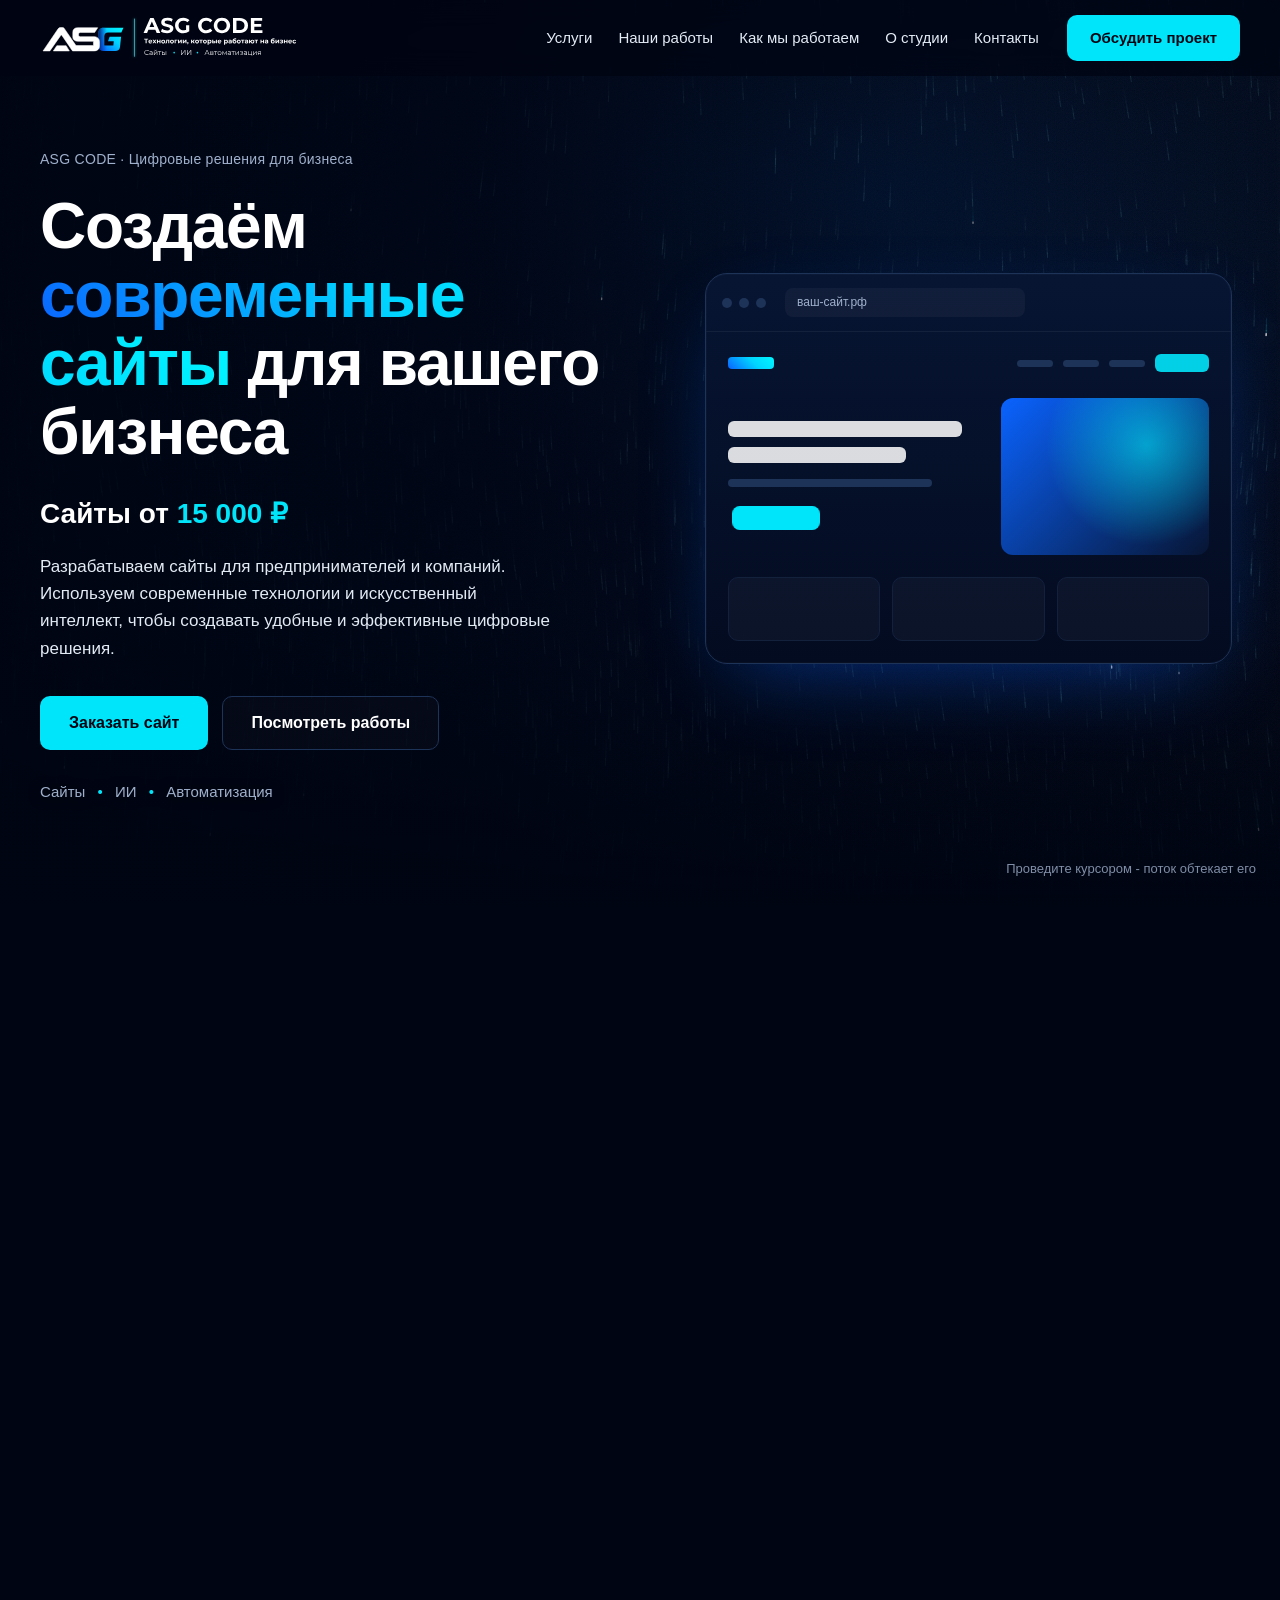
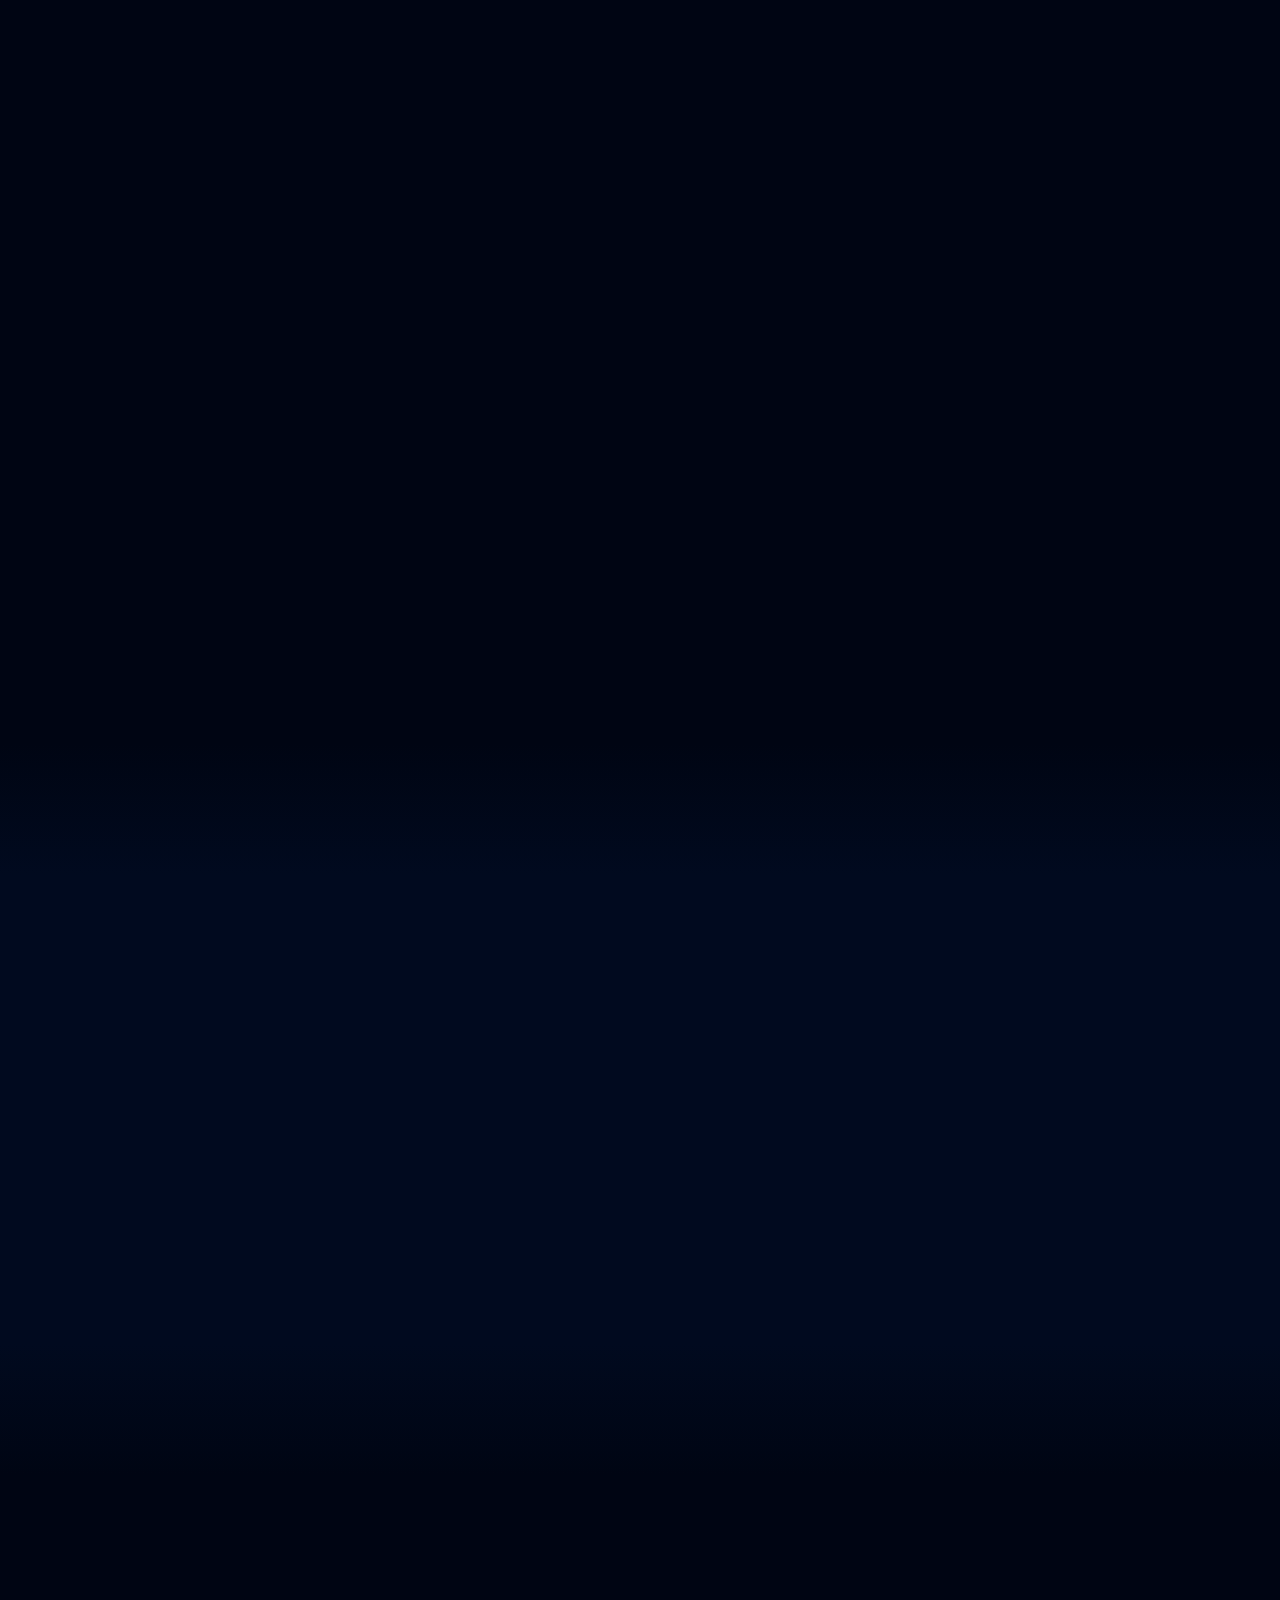
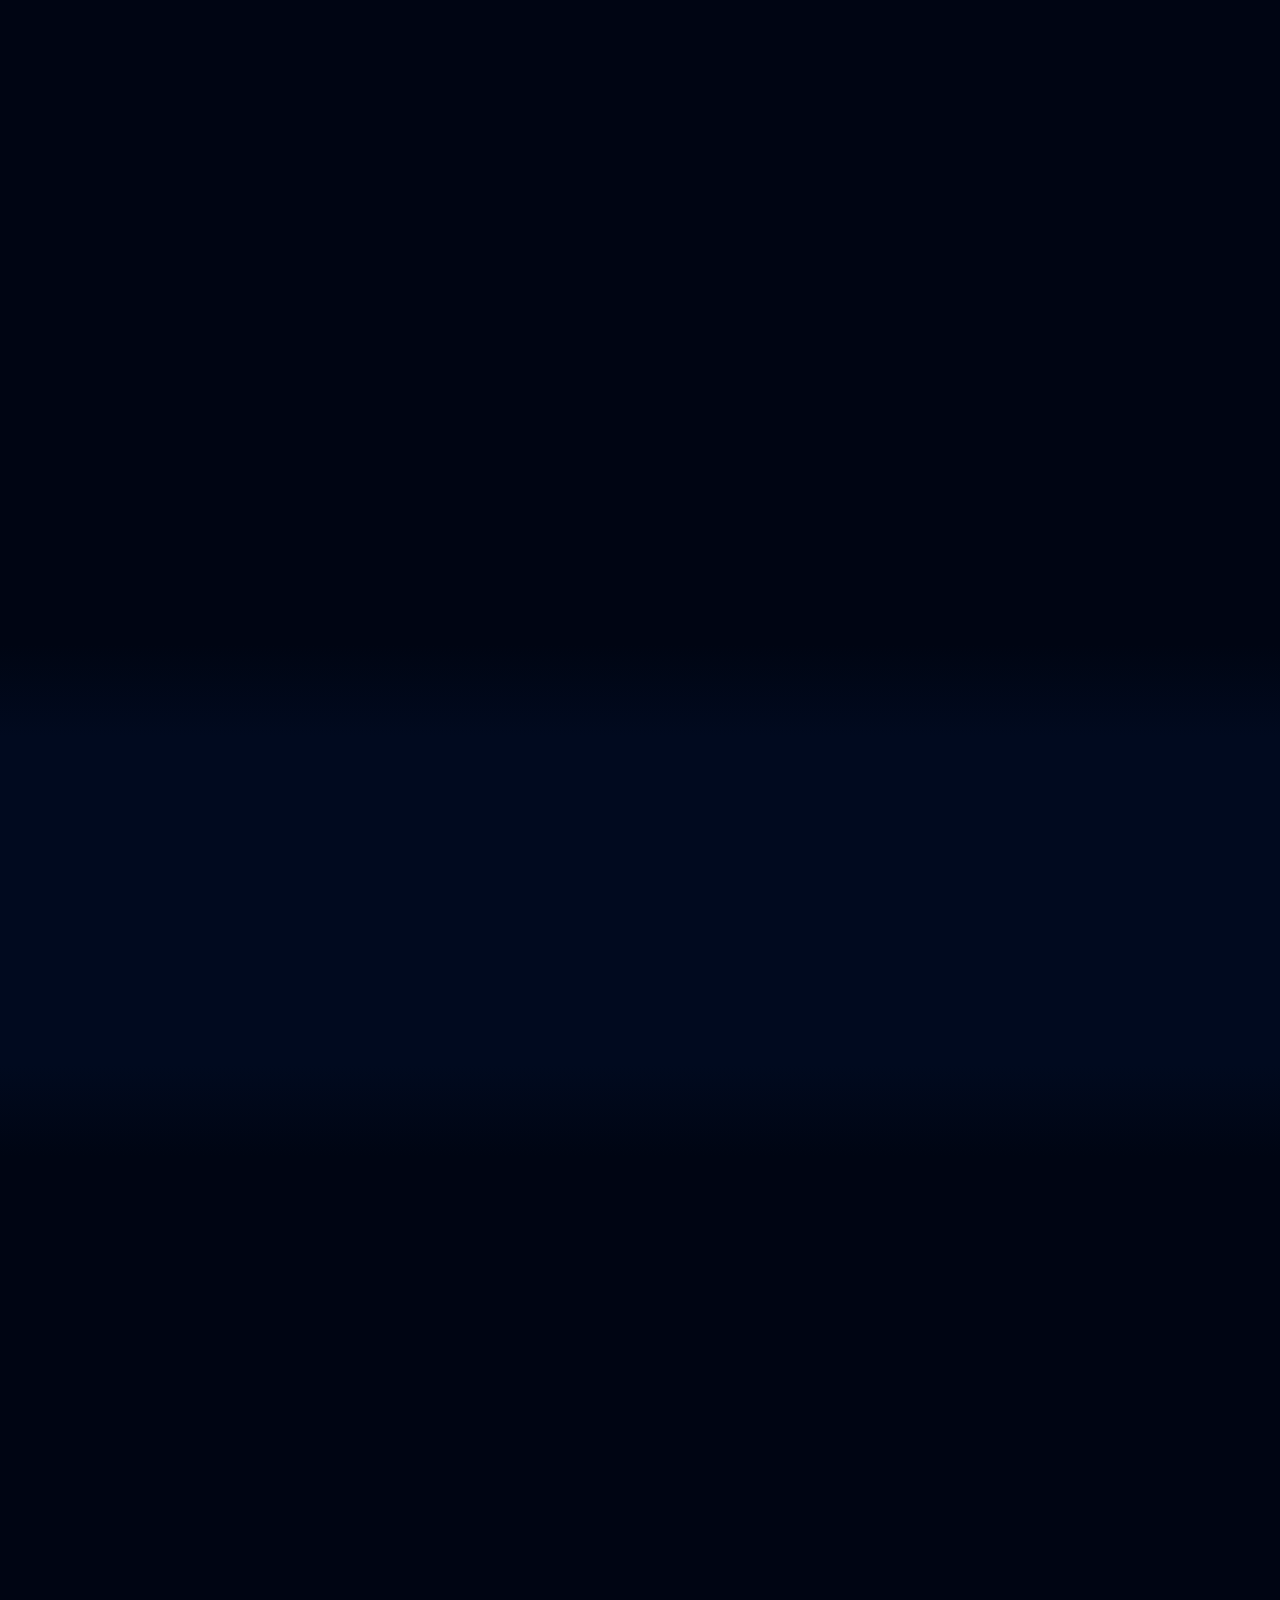
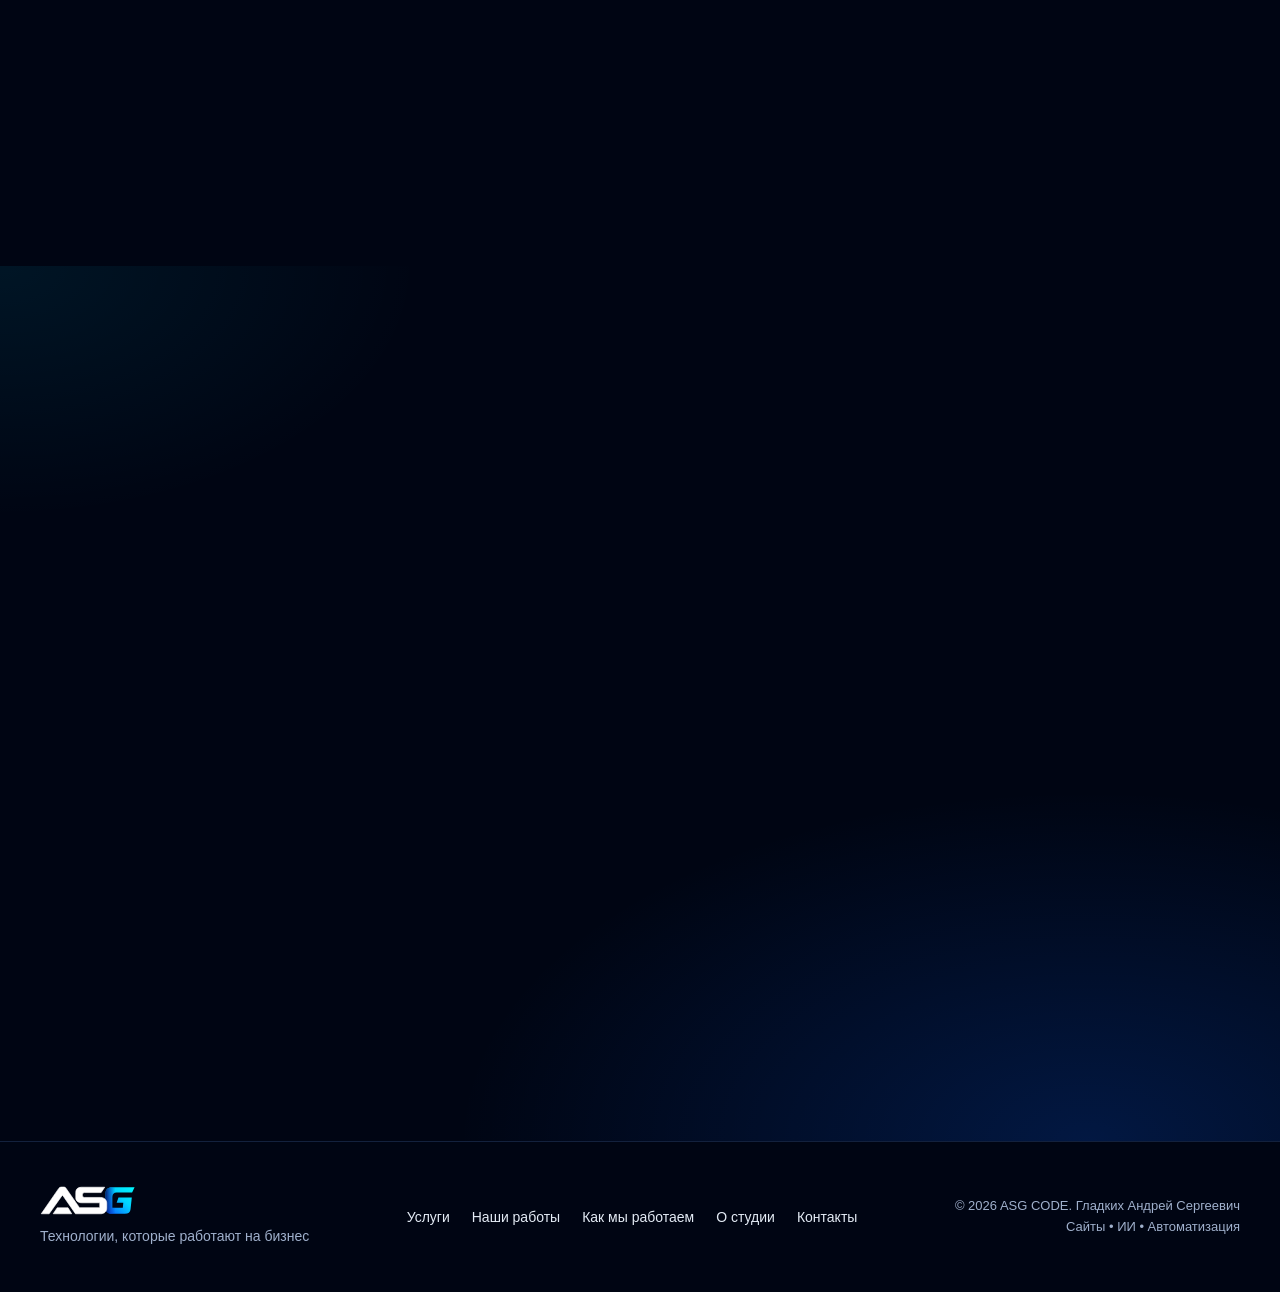
==== v2.html @ 55fd79eb "ASG CODE: сайт V1 и V2 (дождь данных и сцена «заявка пришла») V2: политика безопасности CSP, referre" ====
<!doctype html>
<html lang="ru">
<head>
<meta charset="utf-8">
<meta name="viewport" content="width=device-width, initial-scale=1">
<!-- Защита: разрешены только свои файлы и шрифты Google. При подключении FORM_ENDPOINT добавьте его адрес в connect-src -->
<meta http-equiv="Content-Security-Policy" content="default-src 'self'; script-src 'self'; style-src 'self' https://fonts.googleapis.com; font-src https://fonts.gstatic.com; img-src 'self' data:; connect-src 'self'; form-action 'self'; base-uri 'self'; object-src 'none'">
<meta name="referrer" content="strict-origin-when-cross-origin">
<title>ASG CODE V2 - создание сайтов от 15 000 ₽, контент-завод и AI-автоматизация</title>
<meta name="description" content="ASG CODE создаёт современные сайты для предпринимателей и компаний от 15 000 ₽. Дополнительно - контент-завод с ИИ и автоматизация бизнес-процессов.">
<meta name="theme-color" content="#000513">
<link rel="icon" href="assets/brand/ASG_favicon_v2.svg" type="image/svg+xml">
<link rel="preconnect" href="https://fonts.googleapis.com">
<link rel="preconnect" href="https://fonts.gstatic.com" crossorigin>
<link href="https://fonts.googleapis.com/css2?family=Montserrat:wght@400;500;600;700&display=swap" rel="stylesheet">
<link rel="stylesheet" href="css/style.css">
<link rel="stylesheet" href="css/data-rain.css">
</head>
<body class="v2">

<a class="skip-link" href="#main">Перейти к содержанию</a>

<!-- ===== БЛОК 1. ШАПКА ===== -->
<header class="header" id="top">
  <div class="container header__inner">
    <a class="header__logo" href="#top" aria-label="ASG CODE - на главную">
      <img class="header__logo-full" src="assets/brand/ASG_CODE_logo_horizontal_final.svg" alt="ASG CODE" width="300" height="51">
      <img class="header__logo-mark" src="assets/brand/ASG_mark.svg" alt="ASG CODE" width="88" height="27">
    </a>

    <nav class="nav" id="nav" aria-label="Основное меню">
      <ul class="nav__list">
        <li><a href="#services">Услуги</a></li>
        <li><a href="#works">Наши работы</a></li>
        <li><a href="#process">Как мы работаем</a></li>
        <li><a href="#about">О студии</a></li>
        <li><a href="#contacts">Контакты</a></li>
      </ul>
      <a class="btn btn--primary nav__cta-mobile" href="#request">Обсудить проект</a>
    </nav>

    <a class="btn btn--primary header__cta" href="#request">Обсудить проект</a>

    <button class="burger" type="button" aria-controls="nav" aria-expanded="false" aria-label="Открыть меню">
      <span></span><span></span><span></span>
    </button>
  </div>
</header>

<main id="main">

  <!-- ===== БЛОК 2. ГЛАВНЫЙ ЭКРАН ===== -->
  <section class="hero" aria-labelledby="hero-title">
    <!-- V2: анимированный «дождь данных» (js/data-rain.js). Курсор раздвигает поток -->
    <div class="dr-root dr-root--contained" id="data-rain" aria-hidden="true"></div>
    <div class="hero__shade" aria-hidden="true"></div>
    <p class="hero__hint" aria-hidden="true">Проведите курсором - поток обтекает его</p>
    <svg class="hero__waves" viewBox="0 0 1440 820" preserveAspectRatio="xMidYMid slice" aria-hidden="true">
      <defs>
        <linearGradient id="hw1" x1="0" y1="1" x2="1" y2="0">
          <stop offset="0" stop-color="#0A63FF" stop-opacity="0"/>
          <stop offset=".5" stop-color="#00D4FF" stop-opacity=".55"/>
          <stop offset="1" stop-color="#0A63FF" stop-opacity="0"/>
        </linearGradient>
        <filter id="hblur" x="-20%" y="-50%" width="140%" height="200%"><feGaussianBlur stdDeviation="18"/></filter>
      </defs>
      <path d="M-60 250 Q240 90 520 70 T1000 -40" stroke="url(#hw1)" stroke-width="70" fill="none" opacity=".35" filter="url(#hblur)"/>
      <path d="M-40 215 Q240 70 520 50 T980 -60" stroke="#7FDFFF" stroke-width="1.5" fill="none" opacity=".55"/>
      <path d="M560 880 Q960 640 1240 660 T1520 470" stroke="url(#hw1)" stroke-width="80" fill="none" opacity=".4" filter="url(#hblur)"/>
      <path d="M580 860 Q980 630 1250 648 T1520 455" stroke="#7FDFFF" stroke-width="1.5" fill="none" opacity=".6"/>
    </svg>

    <div class="container hero__inner">
      <div class="hero__text">
        <p class="hero__eyebrow">ASG CODE · Цифровые решения для бизнеса</p>
        <h1 class="hero__title" id="hero-title">Создаём <span class="accent">современные сайты</span> для вашего бизнеса</h1>
        <p class="hero__price">Сайты от <strong>15&nbsp;000&nbsp;₽</strong></p>
        <p class="hero__lead">Разрабатываем сайты для предпринимателей и компаний. Используем современные технологии и искусственный интеллект, чтобы создавать удобные и эффективные цифровые решения.</p>
        <div class="hero__actions">
          <a class="btn btn--primary btn--lg" href="#request" data-service="site">Заказать сайт</a>
          <a class="btn btn--ghost btn--lg" href="#works">Посмотреть работы</a>
        </div>
        <p class="hero__directions">Сайты <span>•</span> ИИ <span>•</span> Автоматизация</p>
      </div>

      <!-- Визуальная композиция: сайт в процессе сборки -->
      <div class="hero__visual" aria-hidden="true">
        <div class="browser">
          <div class="browser__bar">
            <i></i><i></i><i></i>
            <span class="browser__url">ваш-сайт.рф</span>
          </div>
          <div class="browser__body">
            <div class="mock-nav"><b></b><span></span><span></span><span></span><em></em></div>
            <div class="mock-hero">
              <div class="mock-hero__text">
                <span class="mock-line mock-line--xl"></span>
                <span class="mock-line mock-line--lg"></span>
                <span class="mock-line mock-line--sm"></span>
                <span class="mock-btn"></span>
              </div>
              <div class="mock-hero__img"></div>
            </div>
            <div class="mock-cards"><span></span><span></span><span></span></div>
          </div>
        </div>
        <div class="float-card float-card--request">
          <span class="float-card__dot"></span>
          <div>
            <p class="float-card__title">Новая заявка с сайта</p>
            <p class="float-card__text">Имя, телефон, задача</p>
          </div>
        </div>
        <div class="float-card float-card--ai">
          <svg viewBox="0 0 24 24" width="20" height="20" aria-hidden="true"><path d="M4 12h4l2-6 4 12 2-6h4" fill="none" stroke="currentColor" stroke-width="2" stroke-linecap="round" stroke-linejoin="round"/></svg>
          <p>ИИ-помощник готовит ответ</p>
        </div>
      </div>
    </div>
  </section>

  <!-- ===== БЛОК 3. УСЛУГИ ===== -->
  <section class="section" id="services" aria-labelledby="services-title">
    <div class="container">
      <div class="section__head reveal">
        <h2 class="section__title" id="services-title">Цифровые решения для вашего бизнеса</h2>
        <p class="section__sub">От создания сайта до автоматизации рабочих процессов</p>
      </div>

      <div class="services">
        <!-- Услуга 1 - основная -->
        <article class="service service--main reveal">
          <p class="service__badge">Основное направление</p>
          <h3 class="service__title">Разработка сайтов</h3>
          <p class="service__text">Создаём современные сайты для предпринимателей, частных специалистов и компаний. Продумываем структуру, дизайн и удобство для клиентов.</p>
          <ul class="service__list service__list--cols">
            <li>Одностраничные сайты</li>
            <li>Лендинги</li>
            <li>Сайты-визитки</li>
            <li>Персональные сайты специалистов</li>
            <li>Сайты услуг</li>
            <li>Небольшие многостраничные сайты</li>
          </ul>
          <div class="service__footer">
            <div>
              <p class="service__price">От 15&nbsp;000&nbsp;₽</p>
              <p class="service__note">Стоимость простого одностраничного сайта без сложных функций</p>
            </div>
            <a class="btn btn--primary" href="#request" data-service="site">Заказать сайт</a>
          </div>
        </article>

        <!-- Услуга 2 -->
        <article class="service reveal">
          <h3 class="service__title">Контент-завод с ИИ</h3>
          <p class="service__text">Помогаем организовать системное создание контента с помощью искусственного интеллекта. От идеи и сценария до подготовки материалов для публикации.</p>
          <ul class="service__list">
            <li>Генерация идей</li>
            <li>Подготовка сценариев</li>
            <li>Тексты для публикаций</li>
            <li>Создание визуальных материалов</li>
            <li>Автоматизация контент-процессов</li>
          </ul>
          <div class="service__footer">
            <p class="service__price service__price--custom">Рассчитывается индивидуально</p>
            <a class="btn btn--outline" href="#request" data-service="content">Обсудить контент-завод</a>
          </div>
        </article>

        <!-- Услуга 3 -->
        <article class="service reveal">
          <h3 class="service__title">AI-автоматизация бизнес-процессов</h3>
          <p class="service__text">Разрабатываем решения, которые помогают сократить ручную работу и упростить повторяющиеся задачи сотрудников.</p>
          <ul class="service__list">
            <li>AI-агенты и помощники</li>
            <li>Автоматизация обработки информации</li>
            <li>Работа с CRM и бизнес-системами</li>
            <li>Подготовка отчётов</li>
            <li>Контроль и сопровождение рабочих процессов</li>
          </ul>
          <div class="service__footer">
            <p class="service__price service__price--custom">Рассчитывается индивидуально</p>
            <a class="btn btn--outline" href="#request" data-service="automation">Обсудить автоматизацию</a>
          </div>
        </article>
      </div>
    </div>
  </section>

  <!-- ===== БЛОК 4. ЗАДАЧИ ===== -->
  <section class="section section--tint" aria-labelledby="tasks-title">
    <div class="container">
      <div class="section__head reveal">
        <h2 class="section__title" id="tasks-title">Технологии должны решать задачи, а не создавать новые</h2>
      </div>
      <div class="tasks">
        <article class="task reveal">
          <h3 class="task__problem">Нет собственного сайта</h3>
          <p class="task__solution">Помогаем представить услуги компании в интернете.</p>
        </article>
        <article class="task reveal">
          <h3 class="task__problem">Неудобно получать заявки</h3>
          <p class="task__solution">Создаём понятный путь от знакомства с услугой до обращения.</p>
        </article>
        <article class="task reveal">
          <h3 class="task__problem">Не хватает времени на контент</h3>
          <p class="task__solution">Выстраиваем процесс подготовки материалов.</p>
        </article>
        <article class="task reveal">
          <h3 class="task__problem">Много ручной работы</h3>
          <p class="task__solution">Ищем повторяющиеся операции, которые можно автоматизировать.</p>
        </article>
        <article class="task reveal">
          <h3 class="task__problem">Нужен ИИ для бизнеса</h3>
          <p class="task__solution">Подбираем решения под конкретную задачу.</p>
        </article>
      </div>
    </div>
  </section>

  <!-- ===== БЛОК 5. НАШИ РАБОТЫ =====
       Сейчас здесь демонстрационные концепции. Чтобы поставить реальный проект:
       замените файл в assets/portfolio/ (тот же размер 1200×800) и поправьте подпись. -->
  <section class="section" id="works" aria-labelledby="works-title">
    <div class="container">
      <div class="section__head reveal">
        <h2 class="section__title" id="works-title">Примеры цифровых решений</h2>
        <p class="section__sub">Демонстрационные концепции: так могут выглядеть решения для вашего бизнеса. Это примеры дизайна, а не клиентские кейсы.</p>
      </div>
      <div class="works">
        <article class="work reveal">
          <div class="work__img">
            <img src="assets/portfolio/specialist.svg" alt="Пример дизайна: персональный сайт частного специалиста" width="1200" height="800" loading="lazy">
            <span class="work__tag">Пример дизайна</span>
          </div>
          <h3 class="work__title">Сайт для частного специалиста</h3>
          <p class="work__text">Персональная страница: кто вы, чем помогаете, стоимость и запись на консультацию.</p>
        </article>
        <article class="work reveal">
          <div class="work__img">
            <img src="assets/portfolio/small-business.svg" alt="Пример дизайна: сайт небольшой компании" width="1200" height="800" loading="lazy">
            <span class="work__tag">Пример дизайна</span>
          </div>
          <h3 class="work__title">Сайт для малого бизнеса</h3>
          <p class="work__text">Услуги, цены, преимущества и удобная форма заявки на одной странице.</p>
        </article>
        <article class="work reveal">
          <div class="work__img">
            <img src="assets/portfolio/automation.svg" alt="Пример возможного решения: интерфейс управления бизнес-процессами" width="1200" height="800" loading="lazy">
            <span class="work__tag">Пример решения</span>
          </div>
          <h3 class="work__title">AI-автоматизация</h3>
          <p class="work__text">Панель, где заявки и задачи собираются в одном месте, а ИИ помогает их разбирать.</p>
        </article>
      </div>
    </div>
  </section>

  <!-- ===== БЛОК 6. КАК МЫ РАБОТАЕМ ===== -->
  <section class="section section--tint" id="process" aria-labelledby="process-title">
    <div class="container">
      <div class="section__head reveal">
        <h2 class="section__title" id="process-title">От идеи до готового решения</h2>
      </div>
      <ol class="steps">
        <li class="step reveal">
          <span class="step__num">01</span>
          <h3 class="step__title">Обсуждаем задачу</h3>
          <p class="step__text">Выясняем цели, пожелания и особенности бизнеса.</p>
        </li>
        <li class="step reveal">
          <span class="step__num">02</span>
          <h3 class="step__title">Предлагаем решение</h3>
          <p class="step__text">Определяем структуру, функциональность и стоимость.</p>
        </li>
        <li class="step reveal">
          <span class="step__num">03</span>
          <h3 class="step__title">Разрабатываем</h3>
          <p class="step__text">Создаём сайт или цифровой инструмент, проверяем функциональность.</p>
        </li>
        <li class="step reveal">
          <span class="step__num">04</span>
          <h3 class="step__title">Запускаем и сопровождаем</h3>
          <p class="step__text">Публикуем решение, показываем, как им пользоваться, и помогаем с доработками.</p>
        </li>
      </ol>
    </div>
  </section>

  <!-- ===== БЛОК 7. О СТУДИИ ===== -->
  <section class="section" id="about" aria-labelledby="about-title">
    <div class="container about">
      <div class="about__mark reveal" aria-hidden="true">
        <img src="assets/brand/ASG_mark.svg" alt="" width="300" height="92">
      </div>
      <div class="about__text reveal">
        <h2 class="section__title" id="about-title">О студии</h2>
        <p>ASG CODE - технологическая студия Андрея Сергеевича Гладких. ASG в названии - инициалы основателя.</p>
        <p>Главное направление студии - создание сайтов для малого бизнеса, предпринимателей и частных специалистов. Дополнительно помогаем внедрять искусственный интеллект: выстраиваем контент-заводы и автоматизируем рутинные процессы.</p>
        <ul class="about__principles">
          <li><b>Понятно.</b> Объясняем решения простым языком, без лишних терминов.</li>
          <li><b>По делу.</b> Предлагаем то, что нужно вашей задаче, а не всё подряд.</li>
          <li><b>Честно.</b> Стоимость и состав работ согласуем до начала разработки.</li>
        </ul>
      </div>
    </div>
  </section>

  <!-- ===== БЛОК 8. ЗАЯВКА И КОНТАКТЫ ===== -->
  <section class="section request-section" id="request" aria-labelledby="request-title">
    <div class="container request">
      <div class="request__info reveal" id="contacts">
        <h2 class="section__title" id="request-title">Обсудим ваш проект</h2>
        <p class="request__lead">Опишите задачу - ответим, предложим решение и назовём стоимость.</p>

        <!-- ЗАМЕНИТЬ перед публикацией: контакты ниже - заглушки -->
        <ul class="contacts">
          <li>
            <span class="contacts__label">Телефон</span>
            <a class="contacts__value" href="tel:+70000000000">+7 (000) 000-00-00</a>
          </li>
          <li>
            <span class="contacts__label">Telegram</span>
            <a class="contacts__value" href="https://t.me/your_telegram" target="_blank" rel="noopener noreferrer">@your_telegram</a>
          </li>
          <li>
            <span class="contacts__label">Почта</span>
            <a class="contacts__value" href="mailto:mail@example.ru">mail@example.ru</a>
          </li>
        </ul>
        <p class="request__geo">Работаем с клиентами по всей России</p>
      </div>

      <form class="form reveal" id="request-form" novalidate>
        <div class="form__row">
          <label class="form__label" for="f-name">Ваше имя</label>
          <input class="form__input" id="f-name" name="name" type="text" autocomplete="name" placeholder="Андрей" maxlength="80" required>
          <p class="form__error" id="f-name-err"></p>
        </div>
        <div class="form__row">
          <label class="form__label" for="f-contact">Телефон или Telegram</label>
          <input class="form__input" id="f-contact" name="contact" type="text" autocomplete="tel" placeholder="+7 900 123-45-67 или @username" maxlength="40" required>
          <p class="form__error" id="f-contact-err"></p>
        </div>
        <div class="form__row">
          <label class="form__label" for="f-service">Услуга</label>
          <select class="form__input form__select" id="f-service" name="service">
            <option value="site">Разработка сайта</option>
            <option value="content">Контент-завод с ИИ</option>
            <option value="automation">AI-автоматизация бизнес-процессов</option>
            <option value="other">Другое / пока не знаю</option>
          </select>
        </div>
        <div class="form__row">
          <label class="form__label" for="f-message">Коротко о задаче <span class="form__optional">необязательно</span></label>
          <textarea class="form__input form__textarea" id="f-message" name="message" rows="4" maxlength="2000" placeholder="Например: нужен сайт для салона красоты с записью и ценами"></textarea>
        </div>
        <div class="form__row form__row--check">
          <input class="form__check" id="f-agree" name="agree" type="checkbox" required>
          <label for="f-agree">Согласен на обработку персональных данных</label>
          <p class="form__error" id="f-agree-err"></p>
        </div>
        <button class="btn btn--primary btn--lg form__submit" type="submit">Отправить заявку</button>
        <div class="form__status" id="form-status" role="status" aria-live="polite"></div>
      </form>
    </div>
  </section>

</main>

<!-- ===== ПОДВАЛ ===== -->
<footer class="footer">
  <div class="container footer__inner">
    <div class="footer__brand">
      <img src="assets/brand/ASG_mark.svg" alt="ASG CODE" width="96" height="30">
      <p>Технологии, которые работают на бизнес</p>
    </div>
    <nav class="footer__nav" aria-label="Меню в подвале">
      <a href="#services">Услуги</a>
      <a href="#works">Наши работы</a>
      <a href="#process">Как мы работаем</a>
      <a href="#about">О студии</a>
      <a href="#contacts">Контакты</a>
    </nav>
    <div class="footer__legal">
      <p>© <span id="year">2026</span> ASG CODE. Гладких Андрей Сергеевич</p>
      <p>Сайты • ИИ • Автоматизация</p>
    </div>
  </div>
</footer>

<script src="js/main.js"></script>
<script src="js/data-rain.js"></script>
<script src="js/hero-v2.js"></script>
</body>
</html>
---- css/style.css ----
/* ASG CODE - сайт V1
   Фирменный стиль: brand-design/asg-code/approved/brand-guide.md
   Шрифт Montserrat, тёмный фон, циан-акцент, градиент буквы G. */

:root {
  --asg-bg: #000513;
  --asg-bg-2: #001433;
  --asg-surface: #04102A;
  --asg-white: #FFFFFF;
  --asg-text: #E3EBF5;
  --asg-muted: #9FB0CC;
  --asg-cyan: #00E5FA;
  --asg-sky: #00D4FF;
  --asg-blue: #0A63FF;
  --asg-line: #13213D;
  --asg-line-strong: #1E3358;
  --asg-error: #FF8A8A;
  --asg-gradient: linear-gradient(225deg, #00F7FF 0%, #00D4FF 45%, #0A63FF 100%);
  --asg-font: 'Montserrat', 'Manrope', Arial, sans-serif;

  --header-h: 76px;
  --radius-s: 10px;
  --radius-m: 16px;
  --radius-l: 22px;
  --container: 1200px;
  --gutter: 24px;
  --ease: cubic-bezier(.22, .61, .36, 1);
}

/* ---------- База ---------- */
*, *::before, *::after { box-sizing: border-box; }
html { scroll-behavior: smooth; scroll-padding-top: calc(var(--header-h) + 16px); -webkit-text-size-adjust: 100%; }
body {
  margin: 0;
  background: var(--asg-bg);
  color: var(--asg-text);
  font-family: var(--asg-font);
  font-size: 17px;
  line-height: 1.6;
  -webkit-font-smoothing: antialiased;
  overflow-x: hidden;
}
img, svg { display: block; max-width: 100%; }
a { color: inherit; text-decoration: none; }
h1, h2, h3 { color: var(--asg-white); margin: 0; font-weight: 700; }
p { margin: 0; }
ul, ol { margin: 0; padding: 0; list-style: none; }
button, input, select, textarea { font: inherit; color: inherit; }
:focus-visible { outline: 2px solid var(--asg-cyan); outline-offset: 3px; border-radius: 6px; }

.container { width: 100%; max-width: calc(var(--container) + var(--gutter) * 2); margin: 0 auto; padding: 0 var(--gutter); }

.skip-link { position: absolute; left: 16px; top: -60px; z-index: 100; background: var(--asg-cyan); color: var(--asg-bg); padding: 10px 16px; border-radius: var(--radius-s); font-weight: 600; }
.skip-link:focus { top: 12px; }

/* ---------- Кнопки ---------- */
.btn {
  display: inline-flex; align-items: center; justify-content: center; gap: 8px;
  min-height: 46px; padding: 12px 22px;
  border-radius: var(--radius-s); border: 1.5px solid transparent;
  font-weight: 600; font-size: 15px; line-height: 1.2; text-align: center;
  cursor: pointer; white-space: nowrap;
  transition: background-color .2s var(--ease), border-color .2s var(--ease), color .2s var(--ease), transform .2s var(--ease);
}
.btn:active { transform: translateY(1px); }
.btn--lg { min-height: 54px; padding: 15px 28px; font-size: 16px; }
.btn--primary { background: var(--asg-cyan); color: var(--asg-bg); }
.btn--primary:hover { background: #6FF2FF; }
.btn--ghost { border-color: var(--asg-line-strong); color: var(--asg-white); background: rgba(255, 255, 255, .02); }
.btn--ghost:hover { border-color: var(--asg-cyan); }
.btn--outline { border-color: var(--asg-cyan); color: var(--asg-white); }
.btn--outline:hover { background: rgba(0, 229, 250, .1); }

/* ---------- Шапка ---------- */
.header {
  position: fixed; inset: 0 0 auto 0; z-index: 50;
  height: var(--header-h);
  background: rgba(0, 5, 19, .72);
  -webkit-backdrop-filter: blur(14px); backdrop-filter: blur(14px);
  border-bottom: 1px solid transparent;
  transition: border-color .25s var(--ease), background-color .25s var(--ease);
}
.header.is-scrolled { border-bottom-color: var(--asg-line); background: rgba(0, 5, 19, .9); }
.header__inner { height: 100%; display: flex; align-items: center; gap: 28px; }
.header__logo { flex: none; display: flex; align-items: center; }
.header__logo-full { width: 260px; height: auto; }
.header__logo-mark { display: none; width: 84px; height: auto; }

.nav { margin-left: auto; }
.nav__list { display: flex; gap: 26px; }
.nav__list a { font-size: 15px; font-weight: 500; color: var(--asg-text); padding: 6px 0; position: relative; transition: color .2s var(--ease); }
.nav__list a::after { content: ''; position: absolute; left: 0; right: 0; bottom: 0; height: 2px; background: var(--asg-cyan); transform: scaleX(0); transform-origin: left; transition: transform .25s var(--ease); }
.nav__list a:hover { color: var(--asg-white); }
.nav__list a:hover::after { transform: scaleX(1); }
.nav__cta-mobile { display: none; }
.header__cta { flex: none; }

.burger { display: none; margin-left: auto; width: 46px; height: 46px; border: 1px solid var(--asg-line-strong); border-radius: var(--radius-s); background: transparent; cursor: pointer; position: relative; }
.burger span { position: absolute; left: 12px; right: 12px; height: 2px; background: var(--asg-white); border-radius: 2px; transition: transform .25s var(--ease), opacity .2s var(--ease); }
.burger span:nth-child(1) { top: 15px; }
.burger span:nth-child(2) { top: 22px; }
.burger span:nth-child(3) { top: 29px; }
.burger[aria-expanded="true"] span:nth-child(1) { transform: translateY(7px) rotate(45deg); }
.burger[aria-expanded="true"] span:nth-child(2) { opacity: 0; }
.burger[aria-expanded="true"] span:nth-child(3) { transform: translateY(-7px) rotate(-45deg); }

/* ---------- Главный экран ---------- */
.hero {
  position: relative; overflow: hidden;
  padding: calc(var(--header-h) + 72px) 0 104px;
  background:
    radial-gradient(1000px 520px at 78% 38%, rgba(10, 99, 255, .18), transparent 70%),
    radial-gradient(700px 400px at 12% 90%, rgba(0, 212, 255, .08), transparent 70%),
    var(--asg-bg);
}
.hero__waves { position: absolute; inset: 0; width: 100%; height: 100%; pointer-events: none; }
.hero__inner { position: relative; display: grid; grid-template-columns: minmax(0, 1.05fr) minmax(0, .95fr); gap: 56px; align-items: center; }

.hero__eyebrow { font-size: 14px; font-weight: 500; color: var(--asg-muted); letter-spacing: .02em; margin-bottom: 22px; }
.hero__title { font-size: clamp(36px, 5.2vw, 64px); line-height: 1.07; letter-spacing: -.02em; }
.accent { background: var(--asg-gradient); -webkit-background-clip: text; background-clip: text; color: transparent; }
.hero__price { margin-top: 26px; font-size: clamp(22px, 2.4vw, 28px); font-weight: 600; color: var(--asg-white); }
.hero__price strong { font-weight: 700; color: var(--asg-cyan); }
.hero__lead { margin-top: 16px; max-width: 54ch; color: var(--asg-text); font-size: 17px; }
.hero__actions { margin-top: 34px; display: flex; flex-wrap: wrap; gap: 14px; }
.hero__directions { margin-top: 30px; font-size: 15px; color: var(--asg-muted); }
.hero__directions span { color: var(--asg-cyan); margin: 0 8px; }

/* Композиция: браузер с макетом */
.hero__visual { position: relative; padding: 24px 8px 40px; }
.browser {
  position: relative;
  border: 1px solid var(--asg-line-strong); border-radius: var(--radius-l);
  background: linear-gradient(180deg, #071533 0%, #030B20 100%);
  box-shadow: 0 30px 80px -30px rgba(10, 99, 255, .45), 0 0 0 1px rgba(255, 255, 255, .02) inset;
  overflow: hidden;
}
.browser__bar { display: flex; align-items: center; gap: 7px; padding: 14px 16px; border-bottom: 1px solid var(--asg-line); }
.browser__bar i { width: 10px; height: 10px; border-radius: 50%; background: var(--asg-line-strong); }
.browser__url { margin-left: 12px; flex: 1; max-width: 240px; padding: 5px 12px; border-radius: 8px; background: rgba(255, 255, 255, .04); font-size: 12px; color: var(--asg-muted); }
.browser__body { padding: 22px; }
.mock-nav { display: flex; align-items: center; gap: 10px; }
.mock-nav b { width: 46px; height: 12px; border-radius: 4px; background: var(--asg-gradient); }
.mock-nav span { width: 36px; height: 7px; border-radius: 4px; background: var(--asg-line-strong); }
.mock-nav span:first-of-type { margin-left: auto; }
.mock-nav em { width: 54px; height: 18px; border-radius: 6px; background: var(--asg-cyan); opacity: .9; }
.mock-hero { display: grid; grid-template-columns: 1.1fr .9fr; gap: 18px; margin-top: 26px; align-items: center; }
.mock-hero__text { display: grid; gap: 10px; }
.mock-line { display: block; height: 12px; border-radius: 6px; background: rgba(255, 255, 255, .85); }
.mock-line--xl { width: 92%; height: 16px; }
.mock-line--lg { width: 70%; height: 16px; }
.mock-line--sm { width: 80%; height: 8px; background: var(--asg-line-strong); margin-top: 6px; }
.mock-btn { width: 96px; height: 26px; border-radius: 8px; background: var(--asg-cyan); margin-top: 8px; }
.mock-hero__img { aspect-ratio: 4 / 3; border-radius: 12px; background: radial-gradient(circle at 70% 30%, rgba(0, 247, 255, .55), transparent 55%), linear-gradient(135deg, #0A63FF 0%, #071533 100%); }
.mock-cards { display: grid; grid-template-columns: repeat(3, 1fr); gap: 12px; margin-top: 22px; }
.mock-cards span { height: 64px; border-radius: 10px; border: 1px solid var(--asg-line); background: rgba(255, 255, 255, .03); }

.float-card {
  position: absolute; display: flex; align-items: center; gap: 12px;
  padding: 14px 16px; border-radius: var(--radius-m);
  background: rgba(4, 16, 42, .92); border: 1px solid var(--asg-line-strong);
  -webkit-backdrop-filter: blur(10px); backdrop-filter: blur(10px);
  box-shadow: 0 18px 40px -18px rgba(0, 0, 0, .8);
}
.float-card--request { left: -18px; bottom: 6px; }
.float-card--ai { right: -6px; top: 0; color: var(--asg-cyan); }
.float-card--ai p { font-size: 13px; font-weight: 600; color: var(--asg-white); }
.float-card__dot { width: 10px; height: 10px; border-radius: 50%; background: var(--asg-cyan); box-shadow: 0 0 0 5px rgba(0, 229, 250, .15); flex: none; }
.float-card__title { font-size: 14px; font-weight: 600; color: var(--asg-white); }
.float-card__text { font-size: 12px; color: var(--asg-muted); }

/* Сцена появления первого экрана (один раз) */
@media (prefers-reduced-motion: no-preference) {
  .hero__text > * { opacity: 0; transform: translateY(18px); animation: rise .8s var(--ease) forwards; }
  .hero__text > :nth-child(2) { animation-delay: .08s; }
  .hero__text > :nth-child(3) { animation-delay: .18s; }
  .hero__text > :nth-child(4) { animation-delay: .26s; }
  .hero__text > :nth-child(5) { animation-delay: .34s; }
  .hero__text > :nth-child(6) { animation-delay: .42s; }
  .hero__visual { opacity: 0; transform: translateY(24px) scale(.98); animation: rise 1s .25s var(--ease) forwards; }
  .float-card--request { opacity: 0; animation: pop .6s .9s var(--ease) forwards; }
  .float-card--ai { opacity: 0; animation: pop .6s 1.1s var(--ease) forwards; }
}
@keyframes rise { to { opacity: 1; transform: none; } }
@keyframes pop { from { opacity: 0; transform: translateY(10px); } to { opacity: 1; transform: none; } }

/* ---------- Секции ---------- */
.section { padding: 112px 0; position: relative; }
.section--tint { background: linear-gradient(180deg, var(--asg-bg) 0%, #010A1F 18%, #010A1F 82%, var(--asg-bg) 100%); }
.section__head { max-width: 760px; margin-bottom: 52px; }
.section__title { font-size: clamp(28px, 3.6vw, 44px); line-height: 1.15; letter-spacing: -.015em; }
.section__sub { margin-top: 16px; font-size: 18px; color: var(--asg-muted); max-width: 62ch; }

/* Плавное проявление при прокрутке (один раз) */
@media (prefers-reduced-motion: no-preference) {
  .js .reveal { opacity: 0; transform: translateY(22px); transition: opacity .7s var(--ease), transform .7s var(--ease); }
  .js .reveal.is-visible { opacity: 1; transform: none; }
}

/* ---------- Услуги ---------- */
.services { display: grid; grid-template-columns: repeat(2, minmax(0, 1fr)); gap: 22px; }
.service {
  display: flex; flex-direction: column;
  padding: 34px; border-radius: var(--radius-l);
  background: var(--asg-surface); border: 1px solid var(--asg-line);
  transition: border-color .25s var(--ease);
}
.service:hover { border-color: var(--asg-line-strong); }
.service--main {
  grid-column: 1 / -1;
  position: relative;
  padding: 44px;
  background: radial-gradient(700px 300px at 100% 0%, rgba(10, 99, 255, .2), transparent 70%), var(--asg-surface);
  border: 1px solid transparent;
  background-clip: padding-box;
}
.service--main::before {
  content: ''; position: absolute; inset: -1px; z-index: -1; border-radius: inherit;
  background: linear-gradient(135deg, rgba(0, 247, 255, .8), rgba(10, 99, 255, .5) 40%, var(--asg-line) 75%);
}
.services { position: relative; z-index: 0; }
.service__badge { align-self: flex-start; margin-bottom: 18px; padding: 6px 12px; border-radius: 999px; font-size: 13px; font-weight: 600; color: var(--asg-cyan); background: rgba(0, 229, 250, .1); }
.service__title { font-size: 24px; line-height: 1.25; }
.service--main .service__title { font-size: clamp(28px, 3vw, 36px); }
.service__text { margin-top: 14px; color: var(--asg-text); max-width: 62ch; }
.service__list { margin-top: 22px; display: grid; gap: 10px; }
.service__list--cols { grid-template-columns: repeat(3, minmax(0, 1fr)); column-gap: 24px; }
.service__list li { position: relative; padding-left: 22px; font-size: 16px; color: var(--asg-text); }
.service__list li::before { content: ''; position: absolute; left: 0; top: .62em; width: 8px; height: 8px; border-radius: 2px; background: var(--asg-gradient); transform: rotate(45deg); }
.service__footer { margin-top: auto; padding-top: 30px; display: flex; flex-wrap: wrap; align-items: flex-end; justify-content: space-between; gap: 18px; }
.service__price { font-size: 26px; font-weight: 700; color: var(--asg-white); }
.service--main .service__price { font-size: clamp(30px, 3.4vw, 40px); color: var(--asg-cyan); }
.service__price--custom { font-size: 17px; font-weight: 600; color: var(--asg-white); }
.service__note { margin-top: 4px; font-size: 14px; color: var(--asg-muted); }

/* ---------- Задачи ---------- */
.tasks { display: grid; grid-template-columns: repeat(6, minmax(0, 1fr)); gap: 18px; }
.task { grid-column: span 2; padding: 28px; border-radius: var(--radius-m); background: rgba(4, 16, 42, .7); border: 1px solid var(--asg-line); }
.task:nth-child(4), .task:nth-child(5) { grid-column: span 3; }
.task__problem { font-size: 19px; line-height: 1.3; }
.task__problem::before { content: ''; display: block; width: 28px; height: 3px; border-radius: 2px; background: var(--asg-gradient); margin-bottom: 18px; }
.task__solution { margin-top: 10px; color: var(--asg-muted); }

/* ---------- Работы ---------- */
.works { display: grid; grid-template-columns: repeat(3, minmax(0, 1fr)); gap: 22px; }
.work__img { position: relative; border-radius: var(--radius-m); overflow: hidden; border: 1px solid var(--asg-line); background: var(--asg-surface); }
.work__img img { width: 100%; height: auto; aspect-ratio: 3 / 2; object-fit: cover; transition: transform .5s var(--ease); }
.work:hover .work__img img { transform: scale(1.03); }
.work__tag { position: absolute; left: 14px; top: 14px; padding: 5px 11px; border-radius: 999px; font-size: 12px; font-weight: 600; color: var(--asg-white); background: rgba(0, 5, 19, .78); border: 1px solid var(--asg-line-strong); }
.work__title { margin-top: 20px; font-size: 20px; }
.work__text { margin-top: 8px; color: var(--asg-muted); font-size: 16px; }

/* ---------- Этапы ---------- */
.steps { display: grid; grid-template-columns: repeat(4, minmax(0, 1fr)); gap: 22px; counter-reset: none; }
.step { position: relative; padding-top: 30px; border-top: 1px solid var(--asg-line-strong); }
.step::before { content: ''; position: absolute; top: -2px; left: 0; width: 48px; height: 3px; background: var(--asg-gradient); border-radius: 2px; }
.step__num { display: block; font-size: 15px; font-weight: 700; color: var(--asg-cyan); margin-bottom: 14px; }
.step__title { font-size: 20px; line-height: 1.3; }
.step__text { margin-top: 10px; color: var(--asg-muted); }

/* ---------- О студии ---------- */
.about { display: grid; grid-template-columns: minmax(0, .8fr) minmax(0, 1.2fr); gap: 64px; align-items: center; }
.about__mark { display: flex; align-items: center; justify-content: center; aspect-ratio: 1 / 1; border-radius: var(--radius-l); border: 1px solid var(--asg-line); background: radial-gradient(circle at 50% 45%, rgba(10, 99, 255, .22), transparent 65%), var(--asg-surface); }
.about__mark img { width: 64%; height: auto; }
.about__text p { margin-top: 18px; max-width: 62ch; }
.about__principles { margin-top: 28px; display: grid; gap: 12px; }
.about__principles li { padding: 16px 20px; border-radius: var(--radius-s); background: rgba(255, 255, 255, .025); border: 1px solid var(--asg-line); color: var(--asg-text); }
.about__principles b { color: var(--asg-white); }

/* ---------- Заявка и контакты ---------- */
.request-section {
  overflow: hidden;
  background:
    radial-gradient(900px 500px at 85% 100%, rgba(10, 99, 255, .2), transparent 70%),
    radial-gradient(600px 360px at 0% 0%, rgba(0, 212, 255, .08), transparent 70%),
    var(--asg-bg);
}
.request { display: grid; grid-template-columns: minmax(0, .9fr) minmax(0, 1.1fr); gap: 56px; align-items: start; }
.request__lead { margin-top: 18px; font-size: 18px; color: var(--asg-text); max-width: 46ch; }
.contacts { margin-top: 34px; display: grid; gap: 12px; }
.contacts li { display: flex; flex-direction: column; gap: 2px; padding: 16px 20px; border-radius: var(--radius-s); border: 1px solid var(--asg-line); background: rgba(4, 16, 42, .6); }
.contacts__label { font-size: 13px; color: var(--asg-muted); }
.contacts__value { font-size: 18px; font-weight: 600; color: var(--asg-white); transition: color .2s var(--ease); }
.contacts__value:hover { color: var(--asg-cyan); }
.request__geo { margin-top: 22px; font-size: 15px; color: var(--asg-muted); }

.form { padding: 36px; border-radius: var(--radius-l); background: var(--asg-surface); border: 1px solid var(--asg-line-strong); display: grid; gap: 18px; }
.form__row { display: grid; gap: 8px; }
.form__label { font-size: 14px; font-weight: 600; color: var(--asg-white); }
.form__optional { font-weight: 400; color: var(--asg-muted); margin-left: 6px; }
.form__input {
  width: 100%; min-height: 50px; padding: 13px 16px;
  border-radius: var(--radius-s); border: 1px solid var(--asg-line-strong);
  background: rgba(0, 5, 19, .6); color: var(--asg-white); font-size: 16px;
  transition: border-color .2s var(--ease), box-shadow .2s var(--ease);
}
.form__input::placeholder { color: #6E7F9E; }
.form__input:hover { border-color: #2A4675; }
.form__input:focus { outline: none; border-color: var(--asg-cyan); box-shadow: 0 0 0 3px rgba(0, 229, 250, .18); }
.form__input.is-invalid { border-color: var(--asg-error); }
.form__select { appearance: none; -webkit-appearance: none; cursor: pointer; padding-right: 44px; background-image: url("data:image/svg+xml,%3Csvg xmlns='http://www.w3.org/2000/svg' width='14' height='14' viewBox='0 0 24 24' fill='none' stroke='%2300E5FA' stroke-width='2.5' stroke-linecap='round' stroke-linejoin='round'%3E%3Cpath d='M6 9l6 6 6-6'/%3E%3C/svg%3E"); background-repeat: no-repeat; background-position: right 16px center; }
.form__select option { background: var(--asg-bg-2); color: var(--asg-white); }
.form__textarea { min-height: 112px; resize: vertical; line-height: 1.5; }
.form__row--check { grid-template-columns: auto 1fr; align-items: center; column-gap: 12px; row-gap: 4px; font-size: 14px; color: var(--asg-text); }
.form__row--check .form__error { grid-column: 1 / -1; }
.form__check { width: 20px; height: 20px; margin: 0; accent-color: var(--asg-cyan); cursor: pointer; }
.form__error { min-height: 0; font-size: 13px; color: var(--asg-error); }
.form__error:empty { display: none; }
.form__submit { width: 100%; margin-top: 4px; }
.form__status:empty { display: none; }
.form__status { padding: 16px 18px; border-radius: var(--radius-s); background: rgba(0, 229, 250, .08); border: 1px solid rgba(0, 229, 250, .35); font-size: 15px; color: var(--asg-text); }
.form__status b { color: var(--asg-white); display: block; margin-bottom: 4px; }

/* ---------- Подвал ---------- */
.footer { border-top: 1px solid var(--asg-line); padding: 44px 0; background: var(--asg-bg); }
.footer__inner { display: grid; grid-template-columns: auto 1fr auto; gap: 40px; align-items: center; }
.footer__brand img { width: 96px; height: auto; }
.footer__brand p { margin-top: 10px; font-size: 14px; color: var(--asg-muted); }
.footer__nav { display: flex; flex-wrap: wrap; justify-content: center; gap: 22px; font-size: 14px; }
.footer__nav a { color: var(--asg-text); }
.footer__nav a:hover { color: var(--asg-cyan); }
.footer__legal { text-align: right; font-size: 13px; color: var(--asg-muted); }

/* ---------- Адаптив ---------- */
@media (max-width: 1180px) {
  .nav__list { gap: 18px; }
  .nav__list a { font-size: 14px; }
  .header__logo-full { width: 220px; }
  .header__inner { gap: 20px; }
}

@media (max-width: 1024px) {
  :root { --header-h: 68px; }
  .header__cta { display: none; }
  .burger { display: block; }
  .nav {
    position: fixed; left: 0; right: 0; top: var(--header-h);
    margin: 0; padding: 24px var(--gutter) 32px;
    background: var(--asg-bg); border-bottom: 1px solid var(--asg-line);
    box-shadow: 0 24px 48px -24px rgba(0, 0, 0, .9);
    display: grid; gap: 22px;
    transform: translateY(-12px); opacity: 0; visibility: hidden;
    transition: opacity .25s var(--ease), transform .25s var(--ease), visibility 0s .25s;
  }
  .nav.is-open { transform: none; opacity: 1; visibility: visible; transition: opacity .25s var(--ease), transform .25s var(--ease); }
  .nav__list { flex-direction: column; gap: 4px; }
  .nav__list a { display: block; padding: 12px 0; font-size: 18px; border-bottom: 1px solid var(--asg-line); }
  .nav__list a::after { display: none; }
  .nav__cta-mobile { display: inline-flex; width: 100%; }

  .hero { padding: calc(var(--header-h) + 48px) 0 80px; }
  .hero__inner { grid-template-columns: minmax(0, 1fr); gap: 48px; }
  .mock-nav span { flex: 0 1 36px; min-width: 0; }
  .mock-nav b, .mock-nav em { flex: 0 1 auto; min-width: 0; }
  .hero__visual { max-width: 620px; }
  .services, .works { grid-template-columns: minmax(0, 1fr); }
  .works { max-width: 640px; }
  .service__list--cols { grid-template-columns: repeat(2, minmax(0, 1fr)); }
  .tasks { grid-template-columns: repeat(2, minmax(0, 1fr)); }
  .task, .task:nth-child(4), .task:nth-child(5) { grid-column: auto; }
  .task:nth-child(5) { grid-column: 1 / -1; }
  .steps { grid-template-columns: repeat(2, minmax(0, 1fr)); row-gap: 40px; }
  .about { grid-template-columns: 1fr; gap: 40px; }
  .about__mark { aspect-ratio: auto; padding: 56px 24px; }
  .about__mark img { width: min(300px, 70%); }
  .request { grid-template-columns: 1fr; gap: 44px; }
  .footer__inner { grid-template-columns: 1fr; text-align: center; gap: 24px; }
  .footer__brand { display: flex; flex-direction: column; align-items: center; }
  .footer__legal { text-align: center; }
  .section { padding: 88px 0; }
}

@media (max-width: 640px) {
  :root { --gutter: 16px; }
  body { font-size: 16px; }
  .header__logo-full { display: none; }
  .header__logo-mark { display: block; }
  .hero { padding: calc(var(--header-h) + 36px) 0 64px; }
  .hero__eyebrow { font-size: 13px; margin-bottom: 16px; }
  .hero__lead { font-size: 16px; }
  .hero__actions { flex-direction: column; }
  .hero__actions .btn { width: 100%; }
  .hero__visual { padding: 16px 0 34px; }
  .browser__body { padding: 16px; }
  .float-card--request { left: 0; bottom: 0; }
  .float-card--ai { right: 0; top: 0; }
  .float-card { padding: 11px 13px; }
  .section { padding: 68px 0; }
  .section__head { margin-bottom: 36px; }
  .section__sub { font-size: 16px; }
  .service, .service--main { padding: 26px 22px; }
  .service__list--cols { grid-template-columns: 1fr; }
  .service__footer { flex-direction: column; align-items: stretch; }
  .service__footer .btn { width: 100%; }
  .tasks { grid-template-columns: 1fr; }
  .task:nth-child(5) { grid-column: auto; }
  .task { padding: 22px; }
  .steps { grid-template-columns: 1fr; row-gap: 32px; }
  .form { padding: 24px 18px; }
  .contacts__value { font-size: 17px; }
}

/* Очень узкие экраны (старые телефоны, узкие окна) */
@media (max-width: 360px) {
  .hero__title { font-size: 30px; }
  .hero__eyebrow { font-size: 12px; }
  .section__title { font-size: 26px; }
  .hero__title, .section__title, .service__title { overflow-wrap: break-word; hyphens: auto; }
  .btn { white-space: normal; }
}

@media (prefers-reduced-motion: reduce) {
  html { scroll-behavior: auto; }
  *, *::before, *::after { animation-duration: .01ms !important; transition-duration: .01ms !important; }
}
---- css/data-rain.css ----
/* DataRain - стили эффекта «дождь данных» и первого экрана сайта V2.
   Переменные из присланного компонента; цвета частиц заменены на фирменные цвета ASG CODE
   (в оригинале были циан / фиолетовый / розовый). */

:root {
  --dr-bg-0: #000513;
  --dr-bg-1: #010A1F;
  --dr-bg-2: #001433;
  --dr-calm: #3D8BFF;   /* медленные линии - светлый оттенок фирменного синего #0A63FF (сам #0A63FF на тёмном фоне почти не виден) */
  --dr-mid: #00D4FF;    /* средние - голубой */
  --dr-hot: #00F7FF;    /* быстрые и «вспышки» - циан из градиента G */
  --dr-core: #EAFCFF;   /* яркие головки линий */
  --dr-vignette: 0.45;
  --dr-grain: 0.05;
  --dr-bloom-blur: 8px;
  --dr-bloom-opacity: 1;
  --dr-brightness: 2.2; /* яркость линий: меньше - спокойнее, больше - заметнее */
}

@keyframes dr-fade-in {
  from { opacity: 0; }
  to { opacity: 1; }
}

/* ---------- Слои эффекта ---------- */
.dr-root {
  position: fixed;
  inset: 0;
  z-index: 0;
  overflow: hidden;
  pointer-events: none;
  background:
    radial-gradient(120% 90% at 70% 20%, var(--dr-bg-2) 0%, var(--dr-bg-1) 45%, var(--dr-bg-0) 100%);
  animation: dr-fade-in 1.4s ease-out both;
}
.dr-root--contained { position: absolute; }

.dr-root canvas {
  position: absolute;
  inset: 0;
  width: 100%;
  height: 100%;
  display: block;
}
.dr-bloom {
  filter: blur(var(--dr-bloom-blur));
  opacity: var(--dr-bloom-opacity);
  mix-blend-mode: screen;
}
.dr-main { mix-blend-mode: screen; filter: brightness(var(--dr-brightness)) saturate(1.15); }

.dr-vignette {
  position: absolute;
  inset: 0;
  background: radial-gradient(ellipse at center, transparent 45%, rgba(0, 2, 8, var(--dr-vignette)) 100%);
}
.dr-grain {
  position: absolute;
  inset: -50%;
  opacity: var(--dr-grain);
  background-image: url("data:image/svg+xml,%3Csvg xmlns='http://www.w3.org/2000/svg' width='160' height='160'%3E%3Cfilter id='n'%3E%3CfeTurbulence type='fractalNoise' baseFrequency='.9' numOctaves='2' stitchTiles='stitch'/%3E%3C/filter%3E%3Crect width='100%25' height='100%25' filter='url(%23n)'/%3E%3C/svg%3E");
}

/* ---------- Первый экран V2 ---------- */
.v2 .hero {
  min-height: 100vh;
  min-height: 100svh;
  display: flex;
  align-items: center;
  background: var(--asg-bg);
}
.v2 .hero__waves { display: none; }
.v2 .hero__inner { z-index: 2; width: 100%; }

/* ---------- Сценарий «заявка пришла» (js/hero-v2.js) ---------- */
.v2 .hero__visual { overflow: visible; }

/* Карточки управляются скриптом: скрыты, пока сценарий их не покажет */
.v2 .float-card {
  animation: none;
  opacity: 0;
  transform: translateY(14px) scale(.94);
  transition: opacity .35s ease, transform .45s cubic-bezier(.34, 1.56, .64, 1);
}
.v2 .float-card.is-in { opacity: 1; transform: none; }
.v2 .float-card.is-out { opacity: 0; transform: translateY(-12px) scale(.97); transition-duration: .45s; }

/* «Хлоп»: заявка влетает, чуть перелетает и садится на место */
.v2 .float-card--request.is-in { animation: req-pop .75s cubic-bezier(.2, .9, .3, 1.25) both, req-flash 1.4s ease-out both; }
@keyframes req-pop {
  0%   { opacity: 0; transform: translate(-26px, 34px) scale(.55); }
  55%  { opacity: 1; transform: translate(0, -6px) scale(1.07); }
  78%  { transform: translate(0, 1px) scale(.985); }
  100% { opacity: 1; transform: none; }
}
@keyframes req-flash {
  0%   { border-color: var(--asg-cyan); box-shadow: 0 0 0 0 rgba(0, 229, 250, .55), 0 18px 40px -18px rgba(0, 0, 0, .8); }
  60%  { border-color: rgba(0, 229, 250, .6); box-shadow: 0 0 0 14px rgba(0, 229, 250, 0), 0 18px 40px -18px rgba(0, 0, 0, .8); }
  100% { border-color: var(--asg-line-strong); box-shadow: 0 0 0 0 rgba(0, 229, 250, 0), 0 18px 40px -18px rgba(0, 0, 0, .8); }
}

/* Пульс точки у новой заявки */
.v2 .float-card__dot { position: relative; }
.v2 .float-card--request.is-in .float-card__dot::after {
  content: ''; position: absolute; inset: -5px; border-radius: 50%;
  border: 2px solid var(--asg-cyan);
  animation: dot-ping 1.2s ease-out .3s 2 both;
}
@keyframes dot-ping {
  from { transform: scale(.6); opacity: .9; }
  to { transform: scale(2.4); opacity: 0; }
}

/* Кнопка на макете сайта «нажимается» */
.v2 .mock-btn { transition: transform .15s ease, box-shadow .3s ease; }
.v2 .mock-btn.is-pressed { transform: scale(.88); box-shadow: 0 0 0 6px rgba(0, 229, 250, .25), 0 0 24px rgba(0, 229, 250, .8); }

/* Светящаяся «заявка», которая вылетает из кнопки к карточке */
.v2 .fly-dot {
  position: absolute; z-index: 3; width: 12px; height: 12px; margin: -6px 0 0 -6px;
  border-radius: 50%; pointer-events: none;
  background: #EAFCFF;
  box-shadow: 0 0 10px 3px rgba(0, 229, 250, .9), 0 0 28px 8px rgba(0, 212, 255, .45);
  offset-rotate: 0deg;
}

/* ИИ-помощник: бегущие точки и смена статуса */
.v2 .float-card--ai p { display: flex; align-items: center; gap: 6px; }
.v2 .typing { display: inline-flex; gap: 3px; }
.v2 .typing i { width: 4px; height: 4px; border-radius: 50%; background: var(--asg-cyan); animation: typing 1s ease-in-out infinite; }
.v2 .typing i:nth-child(2) { animation-delay: .15s; }
.v2 .typing i:nth-child(3) { animation-delay: .3s; }
@keyframes typing { 0%, 60%, 100% { opacity: .25; transform: translateY(0); } 30% { opacity: 1; transform: translateY(-3px); } }
.v2 .float-card--ai.is-done { color: #00F7FF; border-color: rgba(0, 229, 250, .45); }

/* Статичный вид: «уменьшить движение» или нет JavaScript-сценария */
.v2 .hero__visual.is-static .float-card { opacity: 1; transform: none; animation: none; transition: none; }

/* Затемнение под текстом: дождь виден справа и по краям, текст остаётся читаемым */
.v2 .hero__shade {
  position: absolute;
  inset: 0;
  z-index: 1;
  pointer-events: none;
  background:
    linear-gradient(90deg, rgba(0, 5, 19, .92) 0%, rgba(0, 5, 19, .78) 38%, rgba(0, 5, 19, .25) 70%, rgba(0, 5, 19, 0) 100%),
    linear-gradient(180deg, rgba(0, 5, 19, 0) 70%, var(--asg-bg) 100%);
}
.v2 .hero__directions { text-shadow: 0 1px 12px rgba(0, 5, 19, .9); }

/* Подсказка для посетителя: курсор раздвигает поток */
.v2 .hero__hint {
  position: absolute;
  right: var(--gutter);
  bottom: 28px;
  z-index: 2;
  font-size: 13px;
  color: var(--asg-muted);
  opacity: .8;
}

@media (max-width: 1024px) {
  .v2 .hero__shade {
    background:
      linear-gradient(180deg, rgba(0, 5, 19, .3) 0%, rgba(0, 5, 19, .62) 30%, rgba(0, 5, 19, .62) 80%, var(--asg-bg) 100%);
  }
  .v2 .hero__hint { display: none; }
}

@media (prefers-reduced-motion: reduce) {
  .dr-root { animation: none; }
  .v2 .hero__hint { display: none; }
}
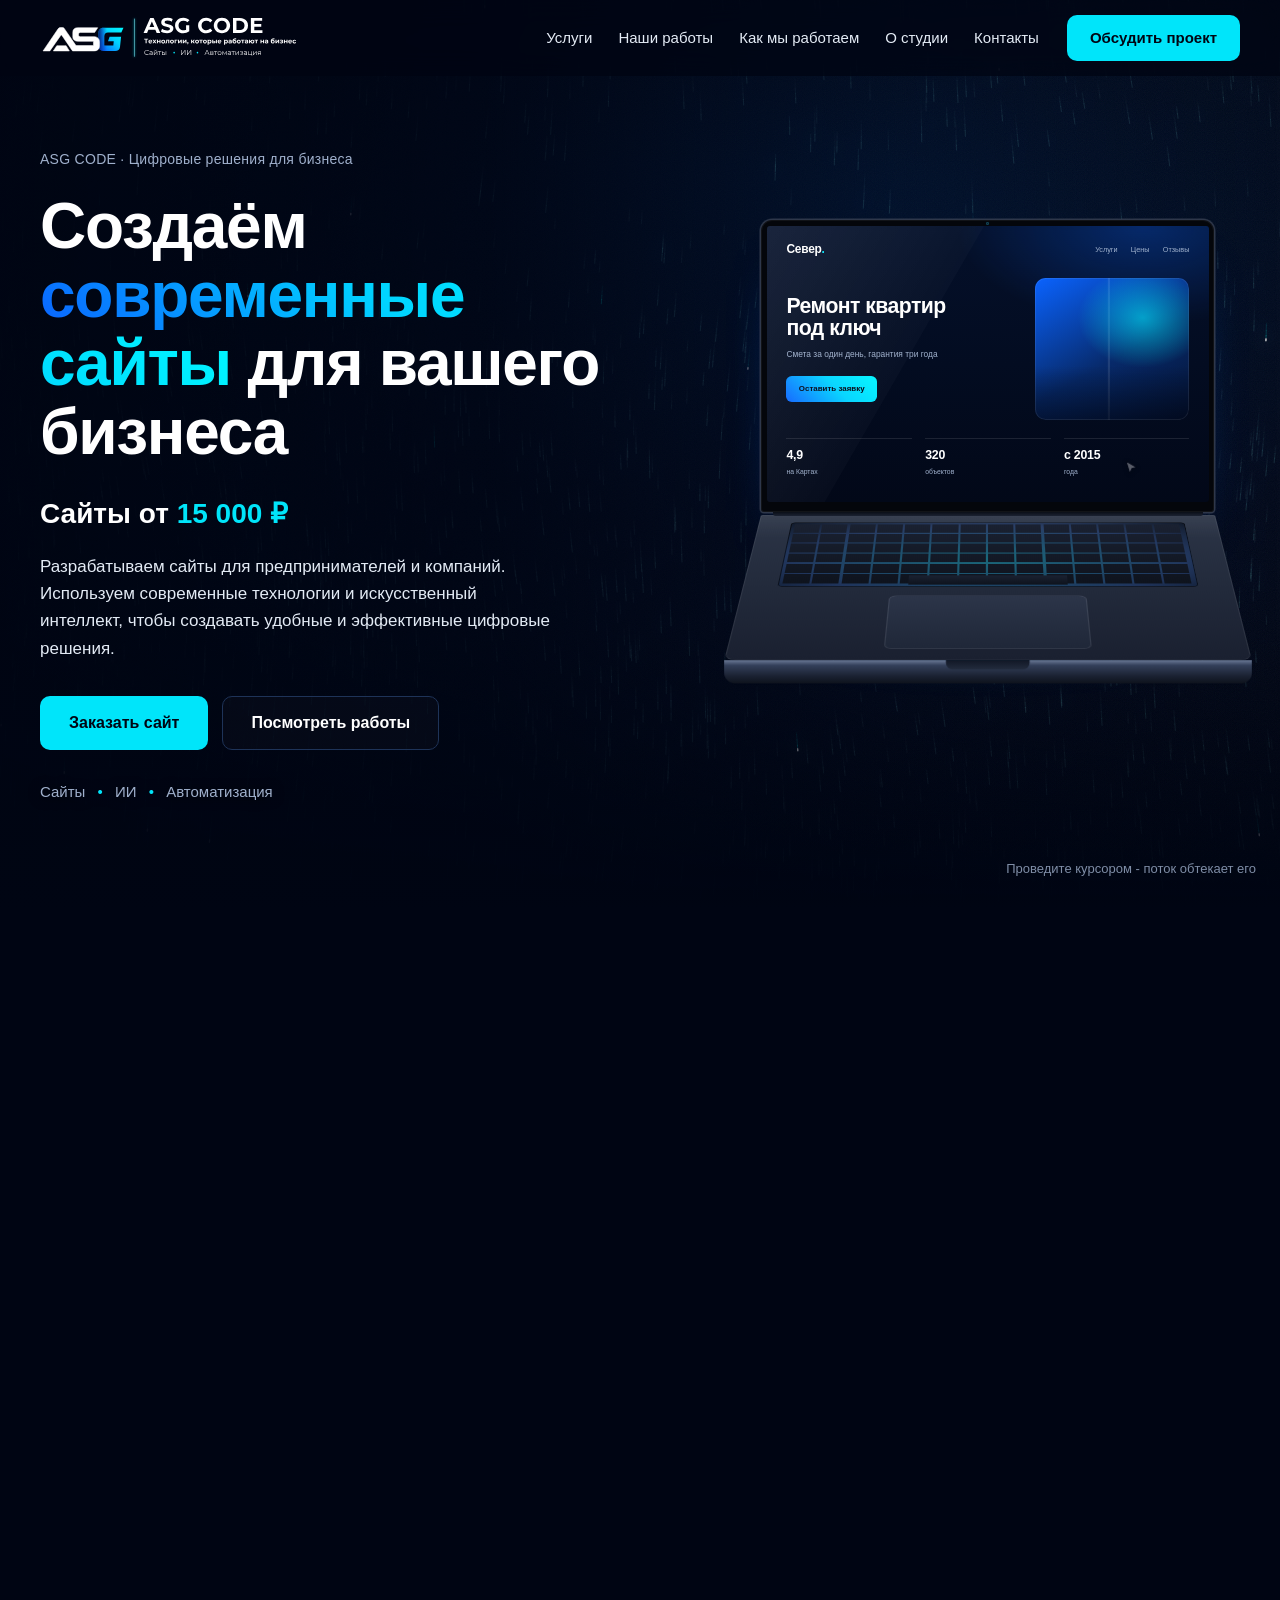
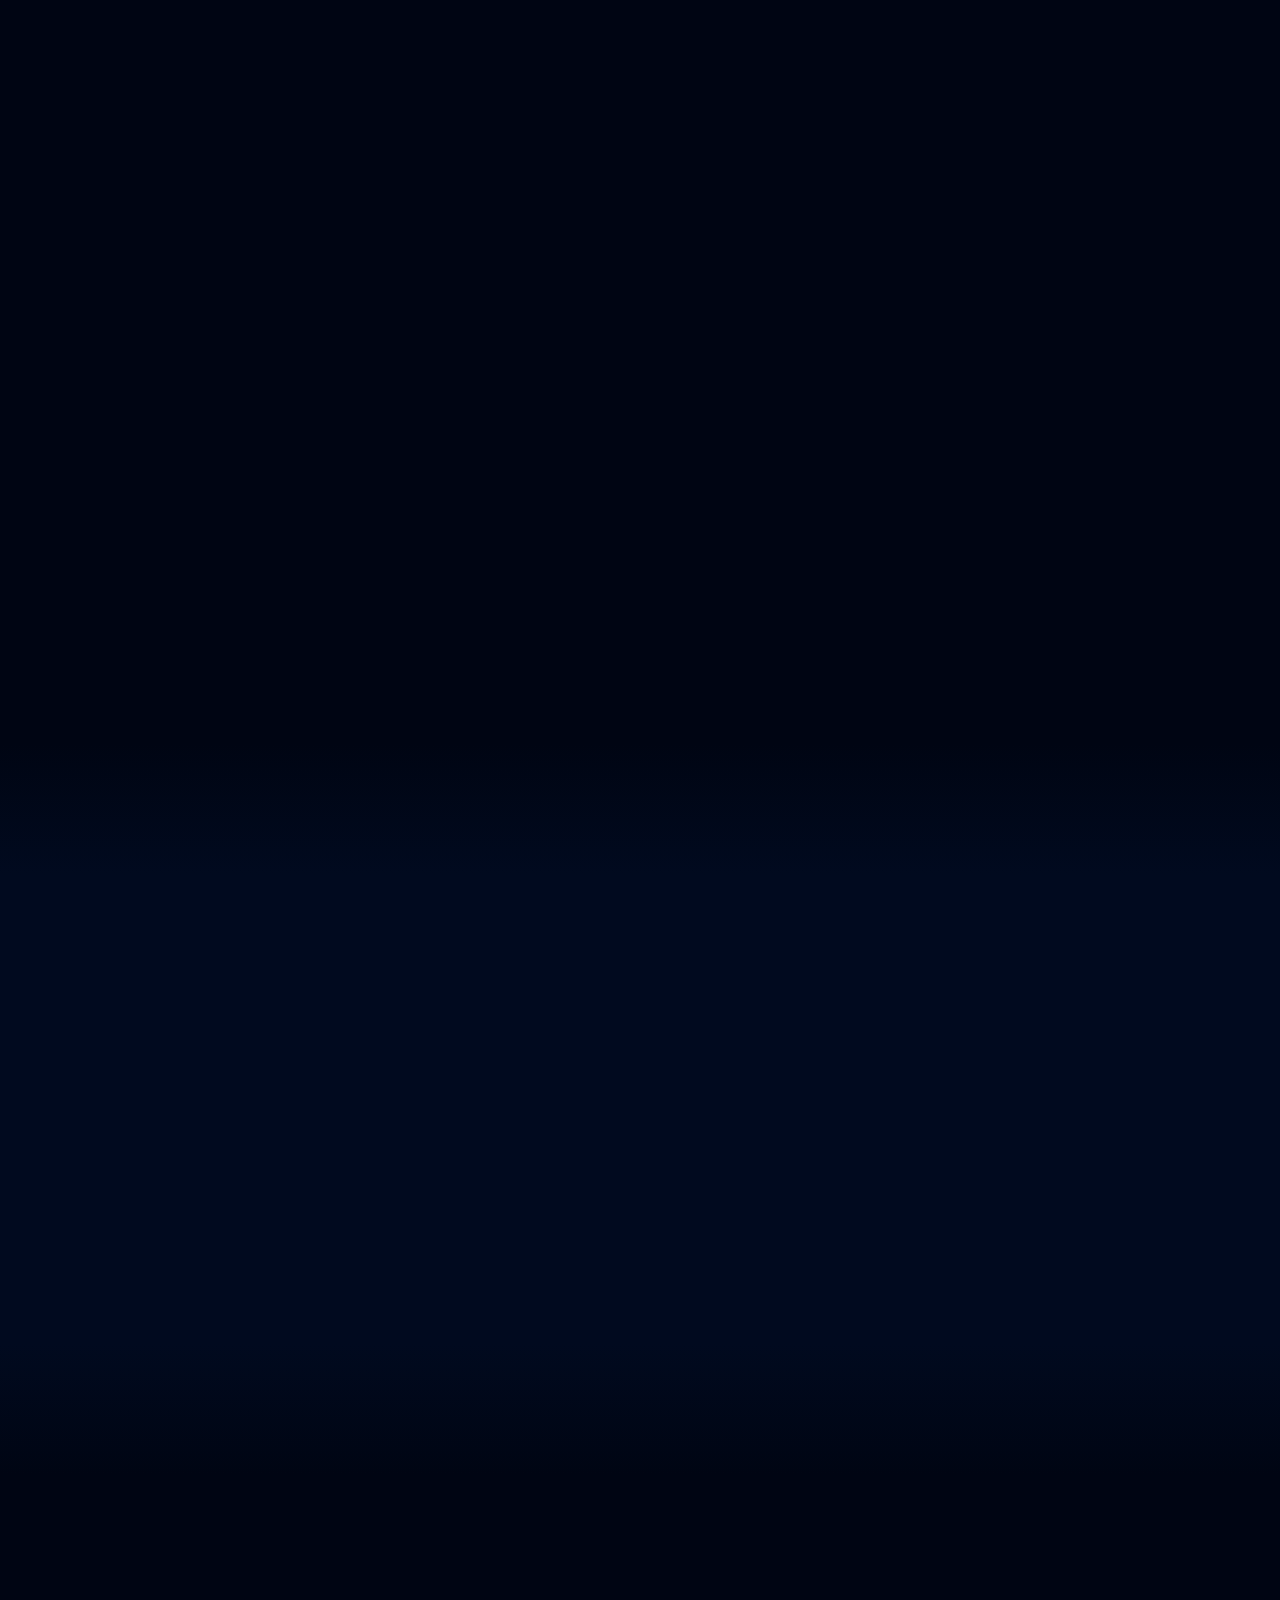
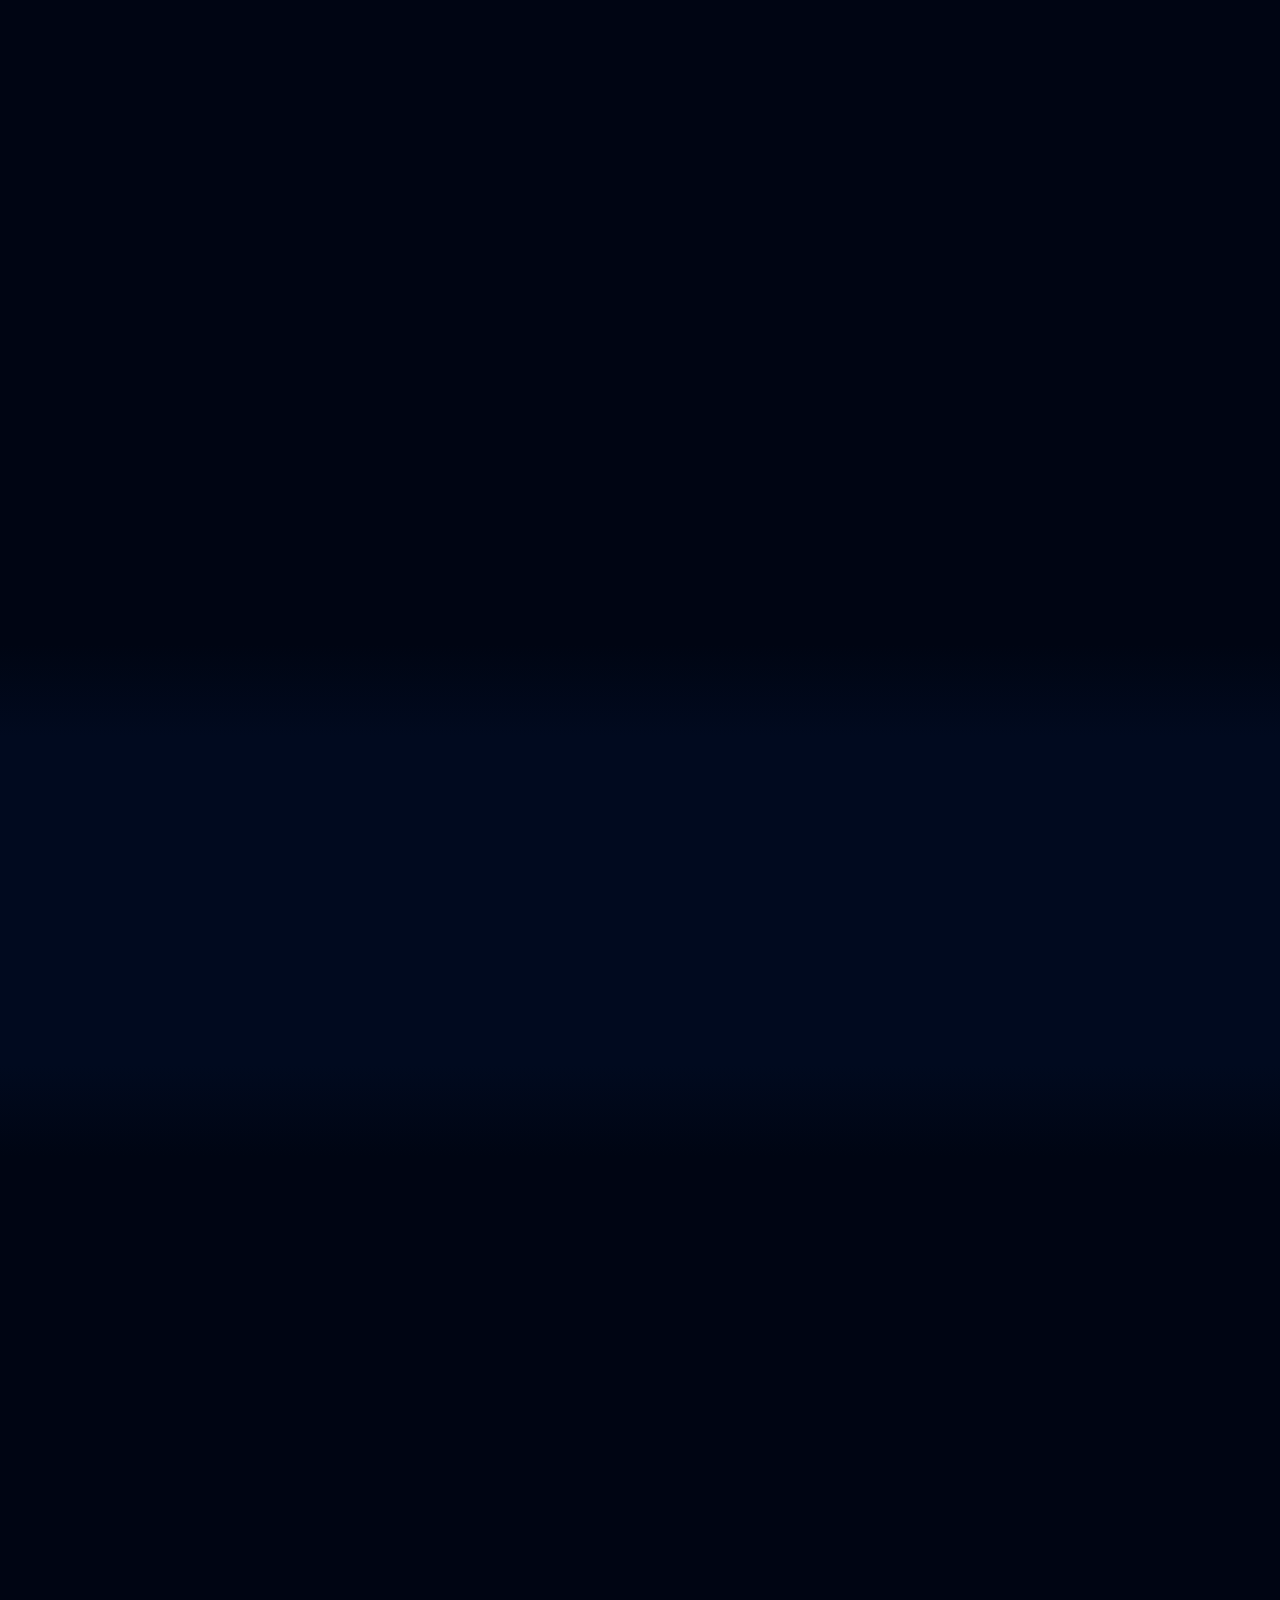
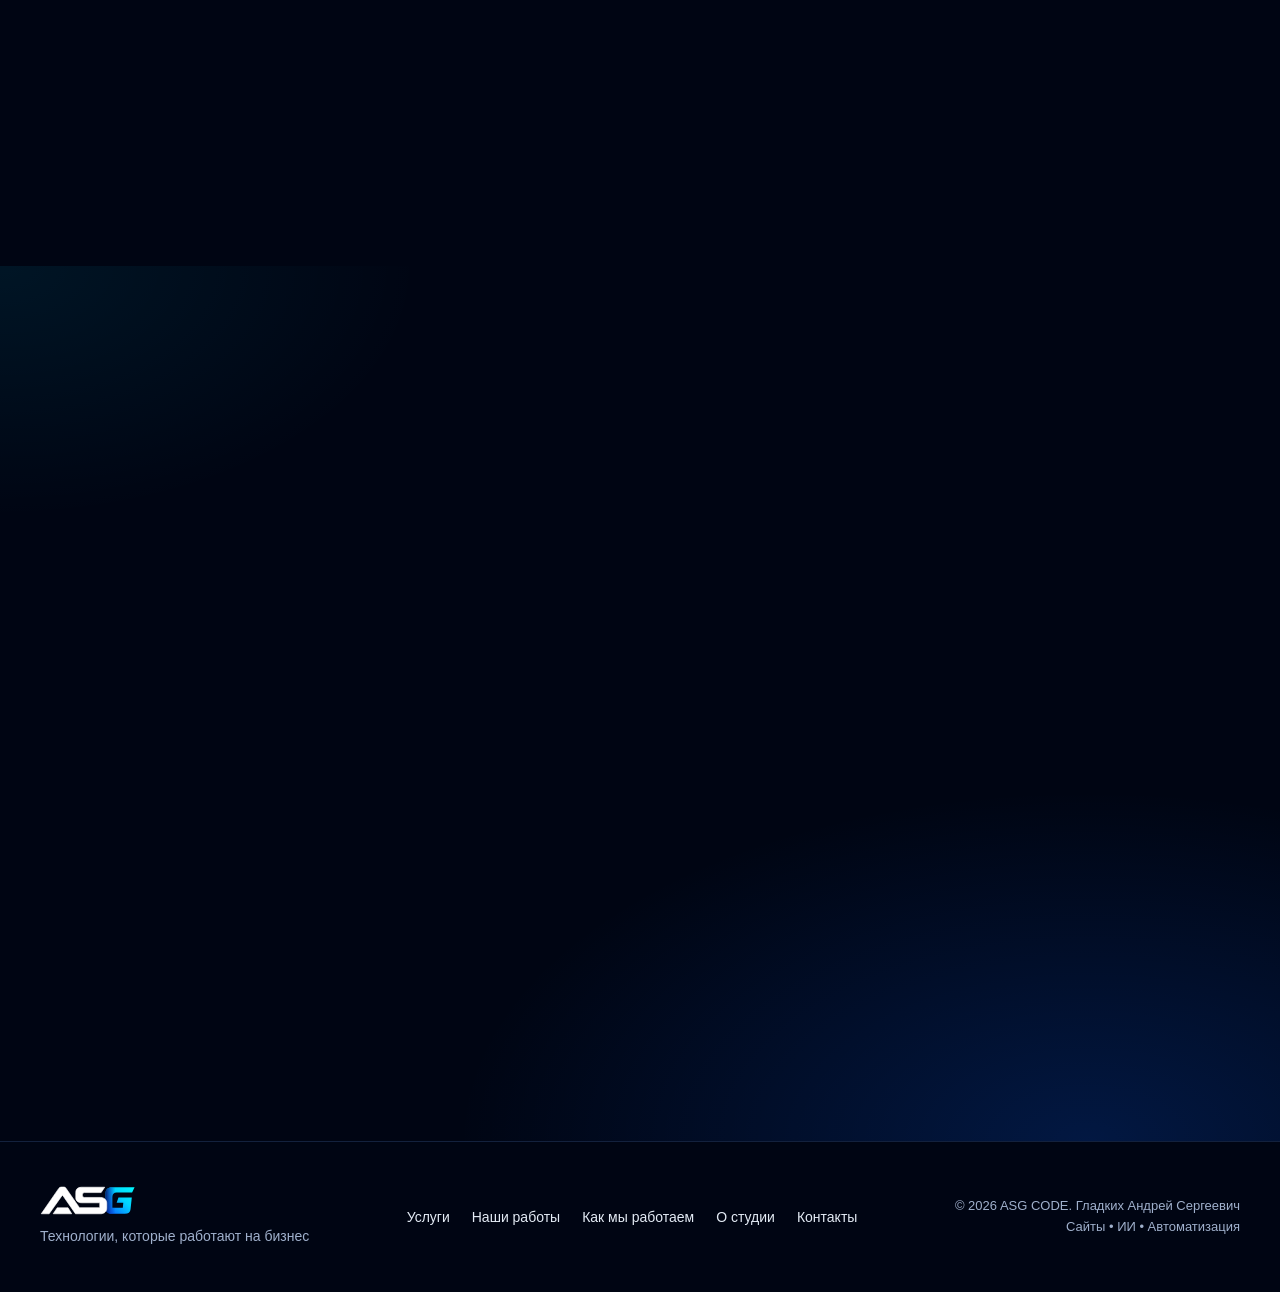
==== commit 260d210a: "V2: ноутбук в 3D-перспективе и сцена «заявка пришла» Клавиатура с подсветкой, тачпад, тонкая рамка э" ====
--- a/v2.html
+++ b/v2.html
@@ -15,6 +15,7 @@
 <link href="https://fonts.googleapis.com/css2?family=Montserrat:wght@400;500;600;700&display=swap" rel="stylesheet">
 <link rel="stylesheet" href="css/style.css">
 <link rel="stylesheet" href="css/data-rain.css">
+<link rel="stylesheet" href="css/hero-laptop.css">
 </head>
 <body class="v2">
 
@@ -84,36 +85,61 @@
       </div>
 
       <!-- Визуальная композиция: сайт в процессе сборки -->
-      <div class="hero__visual" aria-hidden="true">
-        <div class="browser">
-          <div class="browser__bar">
-            <i></i><i></i><i></i>
-            <span class="browser__url">ваш-сайт.рф</span>
-          </div>
-          <div class="browser__body">
-            <div class="mock-nav"><b></b><span></span><span></span><span></span><em></em></div>
-            <div class="mock-hero">
-              <div class="mock-hero__text">
-                <span class="mock-line mock-line--xl"></span>
-                <span class="mock-line mock-line--lg"></span>
-                <span class="mock-line mock-line--sm"></span>
-                <span class="mock-btn"></span>
+      <div class="hero__visual hero__visual--laptop" aria-hidden="true">
+        <div class="laptop">
+          <div class="laptop__lid">
+            <div class="laptop__screen">
+              <div class="lsite">
+                <div class="lsite__nav">
+                  <span class="lsite__logo">Север<b>.</b></span>
+                  <span class="lsite__links"><i>Услуги</i><i>Цены</i><i>Отзывы</i></span>
+                </div>
+                <div class="lsite__hero">
+                  <div class="lsite__text">
+                    <p class="lsite__title">Ремонт квартир под&nbsp;ключ</p>
+                    <p class="lsite__sub">Смета за один день, гарантия три года</p>
+                    <span class="lsite__btn">Оставить заявку</span>
+                  </div>
+                  <div class="lsite__img"></div>
+                </div>
+                <div class="lsite__stats">
+                  <span><b>4,9</b> на Картах</span>
+                  <span><b>320</b> объектов</span>
+                  <span><b>с 2015</b> года</span>
+                </div>
               </div>
-              <div class="mock-hero__img"></div>
+
+              <div class="ltoast">
+                <span class="ltoast__icon"><svg viewBox="0 0 24 24"><path d="M4 6h16v12H4z M4 7l8 6 8-6" fill="none" stroke="currentColor" stroke-width="2" stroke-linejoin="round"/></svg></span>
+                <span class="ltoast__body">
+                  <span class="ltoast__head"><b>Новая заявка</b><em>сейчас</em></span>
+                  <span class="ltoast__text">Ирина, ремонт ванной</span>
+                  <span class="ltoast__meta">+7 912 •••-••-48</span>
+                </span>
+              </div>
+
+              <span class="lcursor"><svg viewBox="0 0 24 24"><path d="M5 3l14 8-6.2 1.6L10 19z" fill="#fff" stroke="#000513" stroke-width="1.4" stroke-linejoin="round"/></svg></span>
+              <span class="laptop__glare"></span>
             </div>
-            <div class="mock-cards"><span></span><span></span><span></span></div>
-          </div>
-        </div>
-        <div class="float-card float-card--request">
-          <span class="float-card__dot"></span>
-          <div>
-            <p class="float-card__title">Новая заявка с сайта</p>
-            <p class="float-card__text">Имя, телефон, задача</p>
-          </div>
-        </div>
-        <div class="float-card float-card--ai">
-          <svg viewBox="0 0 24 24" width="20" height="20" aria-hidden="true"><path d="M4 12h4l2-6 4 12 2-6h4" fill="none" stroke="currentColor" stroke-width="2" stroke-linecap="round" stroke-linejoin="round"/></svg>
-          <p>ИИ-помощник готовит ответ</p>
+            <span class="laptop__cam"></span>
+          </div>
+          <div class="laptop__hinge"></div>
+          <div class="laptop__deck-wrap">
+            <div class="laptop__deck">
+              <div class="laptop__kbd"></div>
+              <div class="laptop__pad"></div>
+              <div class="laptop__front"></div>
+            </div>
+          </div>
+        </div>
+
+        <div class="aireply">
+          <div class="aireply__head">
+            <span class="aireply__avatar"><svg viewBox="0 0 24 24"><path d="M4 12h4l2-6 4 12 2-6h4" fill="none" stroke="currentColor" stroke-width="2.2" stroke-linecap="round" stroke-linejoin="round"/></svg></span>
+            <span class="aireply__name">ИИ-помощник</span>
+            <span class="aireply__status">пишет ответ</span>
+          </div>
+          <p class="aireply__text">Ирина, здравствуйте! Мастер может приехать на замер завтра в 11:00. Удобно?</p>
         </div>
       </div>
     </div>
--- a/css/data-rain.css
+++ b/css/data-rain.css
@@ -72,69 +72,7 @@
 .v2 .hero__waves { display: none; }
 .v2 .hero__inner { z-index: 2; width: 100%; }
 
-/* ---------- Сценарий «заявка пришла» (js/hero-v2.js) ---------- */
-.v2 .hero__visual { overflow: visible; }
-
-/* Карточки управляются скриптом: скрыты, пока сценарий их не покажет */
-.v2 .float-card {
-  animation: none;
-  opacity: 0;
-  transform: translateY(14px) scale(.94);
-  transition: opacity .35s ease, transform .45s cubic-bezier(.34, 1.56, .64, 1);
-}
-.v2 .float-card.is-in { opacity: 1; transform: none; }
-.v2 .float-card.is-out { opacity: 0; transform: translateY(-12px) scale(.97); transition-duration: .45s; }
-
-/* «Хлоп»: заявка влетает, чуть перелетает и садится на место */
-.v2 .float-card--request.is-in { animation: req-pop .75s cubic-bezier(.2, .9, .3, 1.25) both, req-flash 1.4s ease-out both; }
-@keyframes req-pop {
-  0%   { opacity: 0; transform: translate(-26px, 34px) scale(.55); }
-  55%  { opacity: 1; transform: translate(0, -6px) scale(1.07); }
-  78%  { transform: translate(0, 1px) scale(.985); }
-  100% { opacity: 1; transform: none; }
-}
-@keyframes req-flash {
-  0%   { border-color: var(--asg-cyan); box-shadow: 0 0 0 0 rgba(0, 229, 250, .55), 0 18px 40px -18px rgba(0, 0, 0, .8); }
-  60%  { border-color: rgba(0, 229, 250, .6); box-shadow: 0 0 0 14px rgba(0, 229, 250, 0), 0 18px 40px -18px rgba(0, 0, 0, .8); }
-  100% { border-color: var(--asg-line-strong); box-shadow: 0 0 0 0 rgba(0, 229, 250, 0), 0 18px 40px -18px rgba(0, 0, 0, .8); }
-}
-
-/* Пульс точки у новой заявки */
-.v2 .float-card__dot { position: relative; }
-.v2 .float-card--request.is-in .float-card__dot::after {
-  content: ''; position: absolute; inset: -5px; border-radius: 50%;
-  border: 2px solid var(--asg-cyan);
-  animation: dot-ping 1.2s ease-out .3s 2 both;
-}
-@keyframes dot-ping {
-  from { transform: scale(.6); opacity: .9; }
-  to { transform: scale(2.4); opacity: 0; }
-}
-
-/* Кнопка на макете сайта «нажимается» */
-.v2 .mock-btn { transition: transform .15s ease, box-shadow .3s ease; }
-.v2 .mock-btn.is-pressed { transform: scale(.88); box-shadow: 0 0 0 6px rgba(0, 229, 250, .25), 0 0 24px rgba(0, 229, 250, .8); }
-
-/* Светящаяся «заявка», которая вылетает из кнопки к карточке */
-.v2 .fly-dot {
-  position: absolute; z-index: 3; width: 12px; height: 12px; margin: -6px 0 0 -6px;
-  border-radius: 50%; pointer-events: none;
-  background: #EAFCFF;
-  box-shadow: 0 0 10px 3px rgba(0, 229, 250, .9), 0 0 28px 8px rgba(0, 212, 255, .45);
-  offset-rotate: 0deg;
-}
-
-/* ИИ-помощник: бегущие точки и смена статуса */
-.v2 .float-card--ai p { display: flex; align-items: center; gap: 6px; }
-.v2 .typing { display: inline-flex; gap: 3px; }
-.v2 .typing i { width: 4px; height: 4px; border-radius: 50%; background: var(--asg-cyan); animation: typing 1s ease-in-out infinite; }
-.v2 .typing i:nth-child(2) { animation-delay: .15s; }
-.v2 .typing i:nth-child(3) { animation-delay: .3s; }
-@keyframes typing { 0%, 60%, 100% { opacity: .25; transform: translateY(0); } 30% { opacity: 1; transform: translateY(-3px); } }
-.v2 .float-card--ai.is-done { color: #00F7FF; border-color: rgba(0, 229, 250, .45); }
-
-/* Статичный вид: «уменьшить движение» или нет JavaScript-сценария */
-.v2 .hero__visual.is-static .float-card { opacity: 1; transform: none; animation: none; transition: none; }
+/* Сценарий «заявка пришла» на ноутбуке - в css/hero-laptop.css */
 
 /* Затемнение под текстом: дождь виден справа и по краям, текст остаётся читаемым */
 .v2 .hero__shade {
--- a/css/hero-laptop.css
+++ b/css/hero-laptop.css
@@ -0,0 +1,245 @@
+/* Сайт V2: ноутбук на первом экране и сценарий «заявка пришла» (js/hero-v2.js).
+   Размеры внутри экрана заданы в cqw (процентах ширины экрана), поэтому текст на «сайте»
+   остаётся чётким и пропорциональным на любом размере. */
+
+.v2 .hero__visual--laptop { padding: 8px 0 72px; overflow: visible; }
+
+/* ---------- Ноутбук ----------
+   Крышка с тонкой рамкой стоит прямо, нижняя часть (клавиатура и тачпад) уходит к зрителю
+   в настоящей 3D-перспективе: камера чуть выше ноутбука, как на предметной съёмке. */
+.laptop { position: relative; container-type: inline-size; padding-bottom: 2cqw; }
+
+/* Отражение и свет на «столе» */
+.laptop::after {
+  content: ''; position: absolute; left: 4%; right: 4%; bottom: -3cqw; height: 12cqw;
+  background:
+    radial-gradient(50% 45% at 50% 40%, rgba(0, 212, 255, .32), rgba(10, 99, 255, .12) 55%, transparent 75%);
+  filter: blur(16px); z-index: -1; pointer-events: none;
+}
+
+.laptop__lid {
+  position: relative; width: 78%; margin: 0 auto;
+  padding: 1.1cqw 1cqw 1.6cqw;
+  border-radius: 1.9cqw 1.9cqw .5cqw .5cqw;
+  background: #04060B;
+  box-shadow:
+    0 0 0 .22cqw #2E374A,
+    0 0 0 .3cqw rgba(255, 255, 255, .08),
+    inset 0 0 0 1px rgba(255, 255, 255, .05),
+    0 6cqw 10cqw -6cqw rgba(10, 99, 255, .6);
+}
+.laptop__cam {
+  position: absolute; top: .38cqw; left: 50%; width: .42cqw; height: .42cqw; margin-left: -.21cqw;
+  border-radius: 50%; background: #121A2A; box-shadow: inset 0 0 0 1px rgba(0, 229, 250, .2);
+}
+.laptop__screen {
+  position: relative; aspect-ratio: 16 / 10; overflow: hidden;
+  border-radius: .5cqw;
+  container-type: inline-size;
+  background:
+    radial-gradient(70% 60% at 85% 0%, rgba(10, 99, 255, .3), transparent 60%),
+    linear-gradient(180deg, #04102A 0%, #020818 100%);
+}
+.laptop__glare {
+  position: absolute; inset: 0; pointer-events: none;
+  background: linear-gradient(120deg, rgba(255, 255, 255, .09) 0%, rgba(255, 255, 255, .025) 36%, transparent 36.2%);
+}
+
+/* Петля */
+.laptop__hinge {
+  position: relative; z-index: 2; width: 74%; height: .7cqw; margin: 0 auto;
+  border-radius: 0 0 .4cqw .4cqw;
+  background: linear-gradient(180deg, #0A0E17 0%, #1B2232 100%);
+}
+
+/* Нижняя часть в перспективе */
+.laptop__deck-wrap {
+  position: relative; height: 22cqw; margin-top: -.2cqw;
+  perspective: 300cqw; perspective-origin: 50% -20cqw;
+}
+.laptop__deck {
+  position: relative; width: 78%; height: 46cqw; margin: 0 auto;
+  transform-origin: 50% 0; transform: rotateX(66deg);
+  transform-style: preserve-3d;
+  border-radius: .4cqw .4cqw 1.6cqw 1.6cqw;
+  background:
+    linear-gradient(180deg, rgba(255, 255, 255, .06) 0%, transparent 18%),
+    linear-gradient(180deg, #2C3547 0%, #222A3B 55%, #1A2030 100%);
+  box-shadow: inset 0 0 0 1px rgba(255, 255, 255, .07);
+}
+/* Клавиатура: тёмные клавиши над голубой подсветкой */
+.laptop__kbd {
+  position: absolute; top: 6%; left: 7%; right: 7%; height: 47%;
+  border-radius: .8cqw;
+  background: radial-gradient(80% 90% at 50% 60%, rgba(0, 229, 250, .32), rgba(10, 99, 255, .16) 60%, rgba(4, 8, 16, .9) 100%);
+  box-shadow: inset 0 0 0 1px rgba(0, 0, 0, .6);
+}
+.laptop__kbd::before { /* клавиши: пересечение рядов и колонок */
+  content: ''; position: absolute; inset: .7cqw;
+  background: linear-gradient(180deg, #1A2131, #0E131D);
+  -webkit-mask:
+    repeating-linear-gradient(90deg, #000 0 6.6%, transparent 6.6% 7.1428%),
+    repeating-linear-gradient(180deg, #000 0 14.6%, transparent 14.6% 16.6667%);
+  -webkit-mask-composite: source-in;
+  mask:
+    repeating-linear-gradient(90deg, #000 0 6.6%, transparent 6.6% 7.1428%),
+    repeating-linear-gradient(180deg, #000 0 14.6%, transparent 14.6% 16.6667%);
+  mask-composite: intersect;
+}
+.laptop__kbd::after { /* пробел */
+  content: ''; position: absolute; left: 31%; width: 38%; bottom: .7cqw; height: calc((100% - 1.4cqw) * .146);
+  background: linear-gradient(180deg, #1A2131, #0E131D);
+}
+/* Тачпад - реагирует на «клик» в сценарии */
+.laptop__pad {
+  position: absolute; left: 50%; bottom: 7%; width: 40%; height: 34%;
+  transform: translateX(-50%); border-radius: 1.2cqw;
+  background: linear-gradient(180deg, #2C3549 0%, #1F2738 100%);
+  box-shadow: inset 0 0 0 1px rgba(255, 255, 255, .09);
+  transition: box-shadow .35s ease, background .35s ease;
+}
+.laptop__pad.is-click {
+  background: linear-gradient(180deg, #2F3F5A 0%, #213049 100%);
+  box-shadow: inset 0 0 0 1px rgba(0, 229, 250, .7), 0 0 3cqw rgba(0, 229, 250, .5);
+}
+/* Передний торец: стоит вертикально к зрителю */
+.laptop__front {
+  position: absolute; left: 0; right: 0; top: 100%; height: 3.4cqw;
+  transform-origin: 50% 0; transform: rotateX(-66deg);
+  border-radius: 0 0 1.6cqw 1.6cqw;
+  background: linear-gradient(180deg, #6A7895 0%, #34405A 22%, #1A2131 70%, #0E131D 100%);
+}
+.laptop__front::after { /* выемка под палец */
+  content: ''; position: absolute; top: 0; left: 50%; width: 16%; height: 40%; transform: translateX(-50%);
+  border-radius: 0 0 1cqw 1cqw; background: linear-gradient(180deg, #121826, #232C3E);
+}
+
+/* ---------- Сайт клиента на экране ---------- */
+.lsite { padding: 3.2cqw 4.4cqw; color: var(--asg-white); }
+.lsite__nav { display: flex; align-items: center; justify-content: space-between; }
+.lsite__logo { font-size: 2.7cqw; font-weight: 700; letter-spacing: -.02em; }
+.lsite__logo b { color: var(--asg-cyan); }
+.lsite__links { display: flex; gap: 3cqw; font-size: 1.65cqw; color: var(--asg-muted); }
+.lsite__links i { font-style: normal; }
+
+.lsite__hero { display: grid; grid-template-columns: 1.2fr .8fr; gap: 4cqw; align-items: center; margin-top: 4.2cqw; }
+.lsite__title { font-size: 4.8cqw; font-weight: 700; line-height: 1.06; letter-spacing: -.025em; }
+.lsite__sub { margin-top: 1.8cqw; font-size: 1.9cqw; color: var(--asg-muted); }
+.lsite__btn {
+  position: relative; display: inline-block; margin-top: 3.4cqw;
+  padding: 1.5cqw 2.8cqw; border-radius: 1.3cqw;
+  background: var(--asg-gradient); color: #000513; font-size: 1.8cqw; font-weight: 700;
+  transition: transform .15s ease, box-shadow .35s ease;
+}
+.lsite__btn.is-pressed { transform: scale(.93); box-shadow: 0 0 0 1cqw rgba(0, 229, 250, .22), 0 0 4cqw rgba(0, 229, 250, .7); }
+.lsite__img {
+  aspect-ratio: 1 / .92; border-radius: 2.4cqw;
+  background:
+    linear-gradient(180deg, transparent 62%, rgba(0, 5, 19, .55) 100%),
+    radial-gradient(60% 50% at 70% 28%, rgba(0, 247, 255, .55), transparent 70%),
+    linear-gradient(90deg, transparent 47%, rgba(255, 255, 255, .1) 47.5%, rgba(255, 255, 255, .1) 48.5%, transparent 49%),
+    linear-gradient(150deg, #0A63FF 0%, #072A6B 55%, #04112E 100%);
+  box-shadow: inset 0 0 0 1px rgba(255, 255, 255, .08);
+}
+.lsite__stats { display: grid; grid-template-columns: repeat(3, 1fr); gap: 3cqw; margin-top: 4.2cqw; }
+.lsite__stats span { padding-top: 1.5cqw; border-top: 1px solid rgba(255, 255, 255, .1); font-size: 1.55cqw; color: var(--asg-muted); }
+.lsite__stats b { display: block; margin-bottom: .4cqw; font-size: 2.8cqw; font-weight: 700; color: var(--asg-white); letter-spacing: -.02em; }
+
+/* ---------- Курсор посетителя ---------- */
+.lcursor {
+  position: absolute; left: 0; top: 0; width: 4.2cqw; z-index: 3; pointer-events: none;
+  transform: translate(var(--cx, 90cqw), var(--cy, 70cqw));
+  transition: transform .95s cubic-bezier(.6, 0, .25, 1), opacity .3s ease;
+  filter: drop-shadow(0 .4cqw .6cqw rgba(0, 0, 0, .5));
+  opacity: 0;
+}
+.lcursor svg { display: block; width: 100%; transition: transform .12s ease; transform-origin: 20% 10%; }
+.lcursor.is-on { opacity: 1; }
+.lcursor.is-click svg { transform: scale(.82); }
+
+/* ---------- Уведомление о заявке (выезжает на экране) ---------- */
+.ltoast {
+  position: absolute; top: 3cqw; right: 3cqw; z-index: 2; width: 42cqw;
+  display: flex; gap: 1.8cqw; align-items: flex-start;
+  padding: 2cqw; border-radius: 2.4cqw;
+  background: rgba(14, 28, 60, .72);
+  -webkit-backdrop-filter: blur(14px) saturate(1.4); backdrop-filter: blur(14px) saturate(1.4);
+  border: 1px solid rgba(255, 255, 255, .14);
+  box-shadow: 0 2.4cqw 6cqw -1.5cqw rgba(0, 0, 0, .75), inset 0 1px 0 rgba(255, 255, 255, .12);
+  opacity: 0; transform: translateX(112%);
+}
+.ltoast__icon {
+  flex: none; display: grid; place-items: center; width: 5.4cqw; height: 5.4cqw; border-radius: 1.5cqw;
+  background: var(--asg-gradient); color: #000513;
+}
+.ltoast__icon svg { width: 58%; height: 58%; }
+.ltoast__body { display: grid; gap: .5cqw; min-width: 0; flex: 1; }
+.ltoast__head { display: flex; align-items: baseline; justify-content: space-between; gap: 1cqw; }
+.ltoast__head b { font-size: 2cqw; font-weight: 700; color: var(--asg-white); }
+.ltoast__head em { font-style: normal; font-size: 1.5cqw; color: var(--asg-muted); }
+.ltoast__text { font-size: 1.85cqw; color: #DCE6F5; }
+.ltoast__meta { font-size: 1.6cqw; font-weight: 600; color: var(--asg-cyan); }
+
+.ltoast.is-in { animation: toast-in .8s cubic-bezier(.2, 1, .3, 1) both, toast-glow 1.6s ease-out both; }
+.ltoast.is-out { opacity: 0; transform: translateX(112%); transition: opacity .45s ease, transform .6s cubic-bezier(.6, 0, .8, .4); }
+@keyframes toast-in {
+  0%   { opacity: 0; transform: translateX(112%); }
+  60%  { opacity: 1; transform: translateX(-3%); }
+  80%  { transform: translateX(1%); }
+  100% { opacity: 1; transform: none; }
+}
+@keyframes toast-glow {
+  0%, 25% { border-color: rgba(0, 229, 250, .9); box-shadow: 0 0 0 0 rgba(0, 229, 250, .5), 0 2.4cqw 6cqw -1.5cqw rgba(0, 0, 0, .75); }
+  70%     { box-shadow: 0 0 0 2cqw rgba(0, 229, 250, 0), 0 2.4cqw 6cqw -1.5cqw rgba(0, 0, 0, .75); }
+  100%    { border-color: rgba(255, 255, 255, .14); }
+}
+
+/* ---------- Ответ ИИ-помощника ---------- */
+.aireply {
+  position: absolute; right: -2%; bottom: -10px; z-index: 4; width: min(320px, 64%);
+  padding: 14px 16px 16px; border-radius: 20px;
+  background: rgba(8, 20, 48, .8);
+  -webkit-backdrop-filter: blur(16px) saturate(1.3); backdrop-filter: blur(16px) saturate(1.3);
+  border: 1px solid rgba(255, 255, 255, .12);
+  box-shadow: 0 24px 50px -20px rgba(0, 0, 0, .85), inset 0 1px 0 rgba(255, 255, 255, .1);
+  opacity: 0; transform: translateY(18px) scale(.96);
+  transition: opacity .4s ease, transform .55s cubic-bezier(.34, 1.4, .64, 1), border-color .4s ease;
+}
+.aireply.is-in { opacity: 1; transform: none; }
+.aireply.is-out { opacity: 0; transform: translateY(-10px) scale(.98); transition-duration: .45s; }
+.aireply.is-done { border-color: rgba(0, 229, 250, .4); }
+
+.aireply__head { display: flex; align-items: center; gap: 9px; }
+.aireply__avatar { display: grid; place-items: center; width: 26px; height: 26px; border-radius: 50%; background: var(--asg-gradient); color: #000513; flex: none; }
+.aireply__avatar svg { width: 15px; height: 15px; }
+.aireply__name { font-size: 13px; font-weight: 700; color: var(--asg-white); }
+.aireply__status { margin-left: auto; display: inline-flex; align-items: center; gap: 6px; font-size: 12px; color: var(--asg-muted); white-space: nowrap; }
+.aireply__status::before { content: ''; width: 6px; height: 6px; border-radius: 50%; background: var(--asg-cyan); animation: ai-blink 1s ease-in-out infinite; }
+.aireply.is-done .aireply__status { color: var(--asg-cyan); font-weight: 600; }
+.aireply.is-done .aireply__status::before { animation: none; width: 12px; height: 12px; background: none;
+  /* галочка */
+  border-radius: 0; border: solid var(--asg-cyan); border-width: 0 2px 2px 0; width: 4px; height: 8px; transform: rotate(45deg) translateY(-2px); }
+@keyframes ai-blink { 50% { opacity: .25; } }
+
+.aireply__text { position: relative; margin-top: 10px; font-size: 13.5px; line-height: 1.5; color: #DCE6F5; }
+.aireply__ghost { visibility: hidden; }
+.aireply__live { position: absolute; inset: 0; }
+.aireply__live::after { content: ''; display: inline-block; width: 2px; height: 1.1em; margin-left: 2px; vertical-align: -.2em; background: var(--asg-cyan); animation: ai-blink .8s steps(1) infinite; }
+.aireply.is-done .aireply__live::after { display: none; }
+
+/* ---------- Статичный вид («уменьшить движение») ---------- */
+.v2 .hero__visual--laptop.is-static .ltoast,
+.v2 .hero__visual--laptop.is-static .aireply { opacity: 1; transform: none; animation: none; transition: none; }
+
+/* ---------- Адаптив ---------- */
+@media (min-width: 1025px) {
+  .v2 .hero__visual--laptop { margin-right: -7%; }
+}
+@media (max-width: 1024px) {
+  .v2 .hero__visual--laptop { max-width: 640px; margin-inline: auto; }
+}
+@media (max-width: 600px) {
+  .v2 .hero__visual--laptop { padding-bottom: 8px; }
+  .aireply { position: relative; right: auto; bottom: auto; width: 88%; margin: -2% 0 0 auto; }
+  .aireply__text { font-size: 13px; }
+}
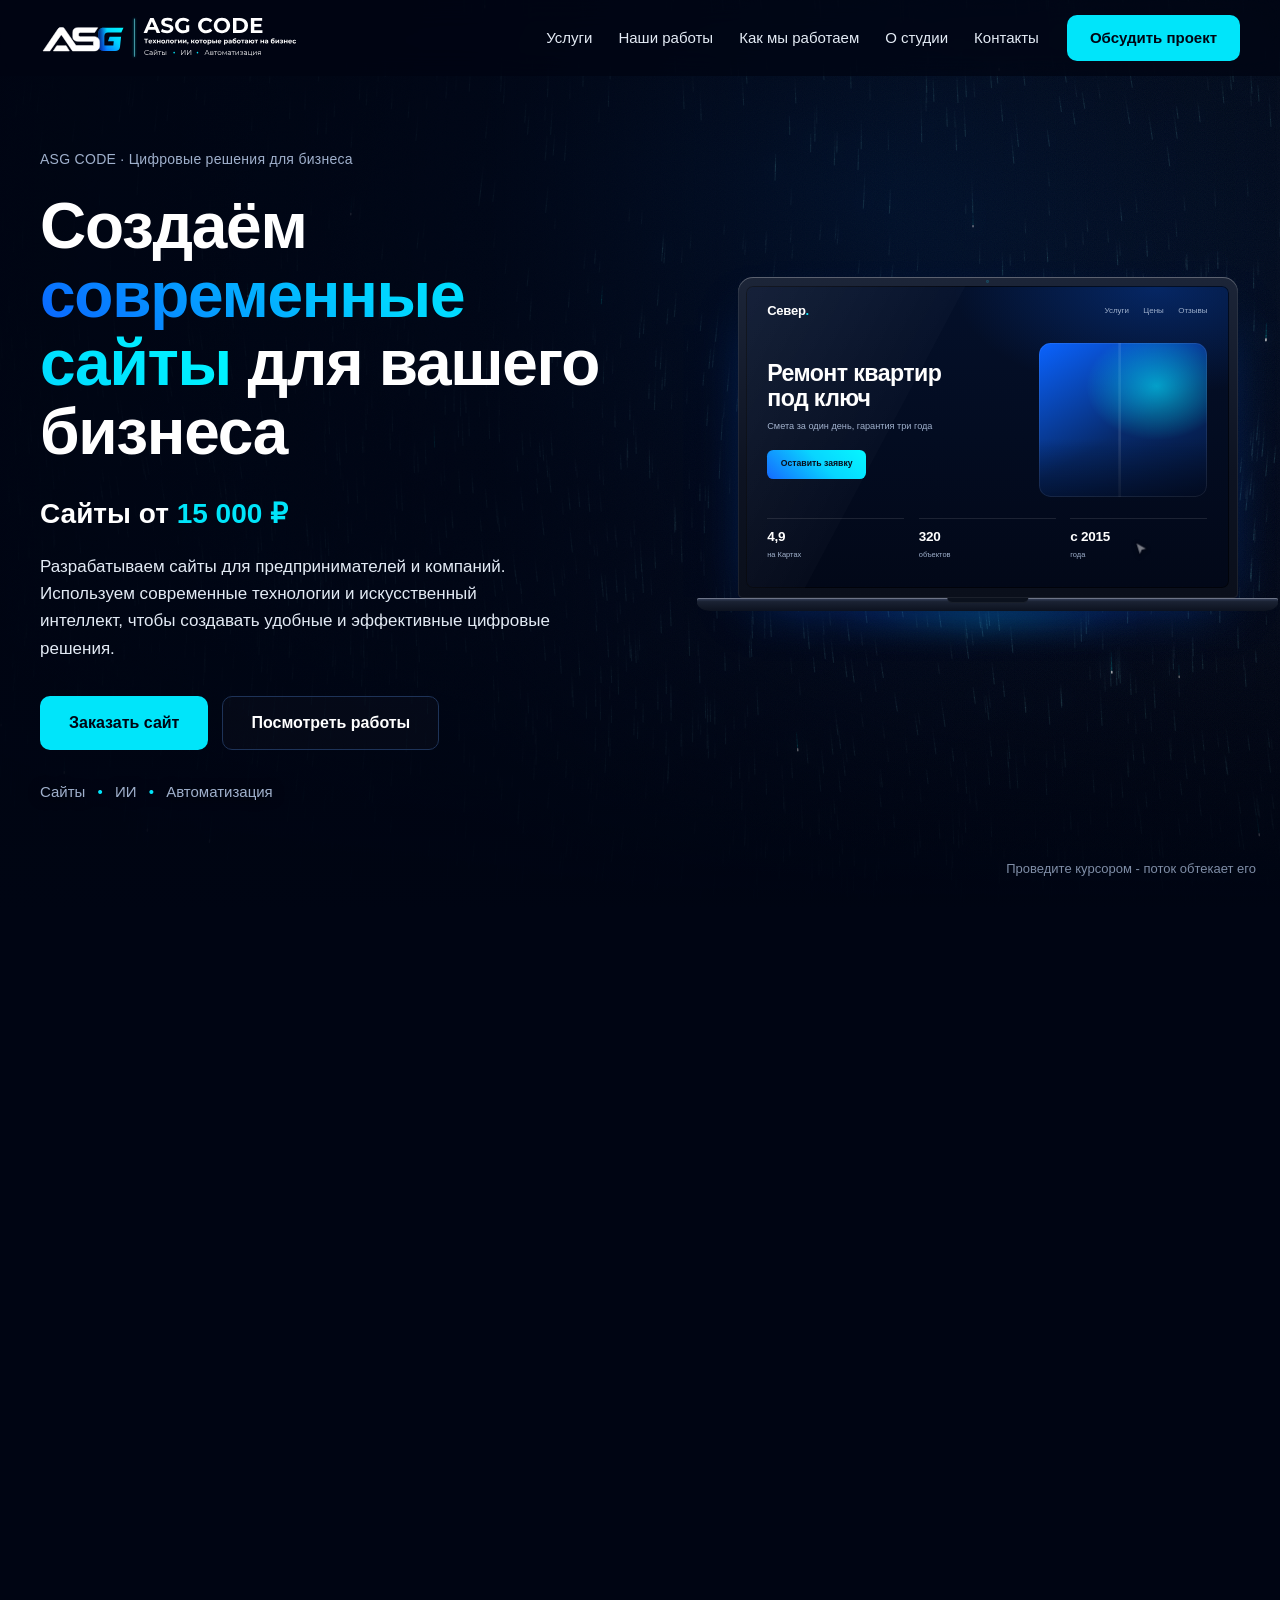
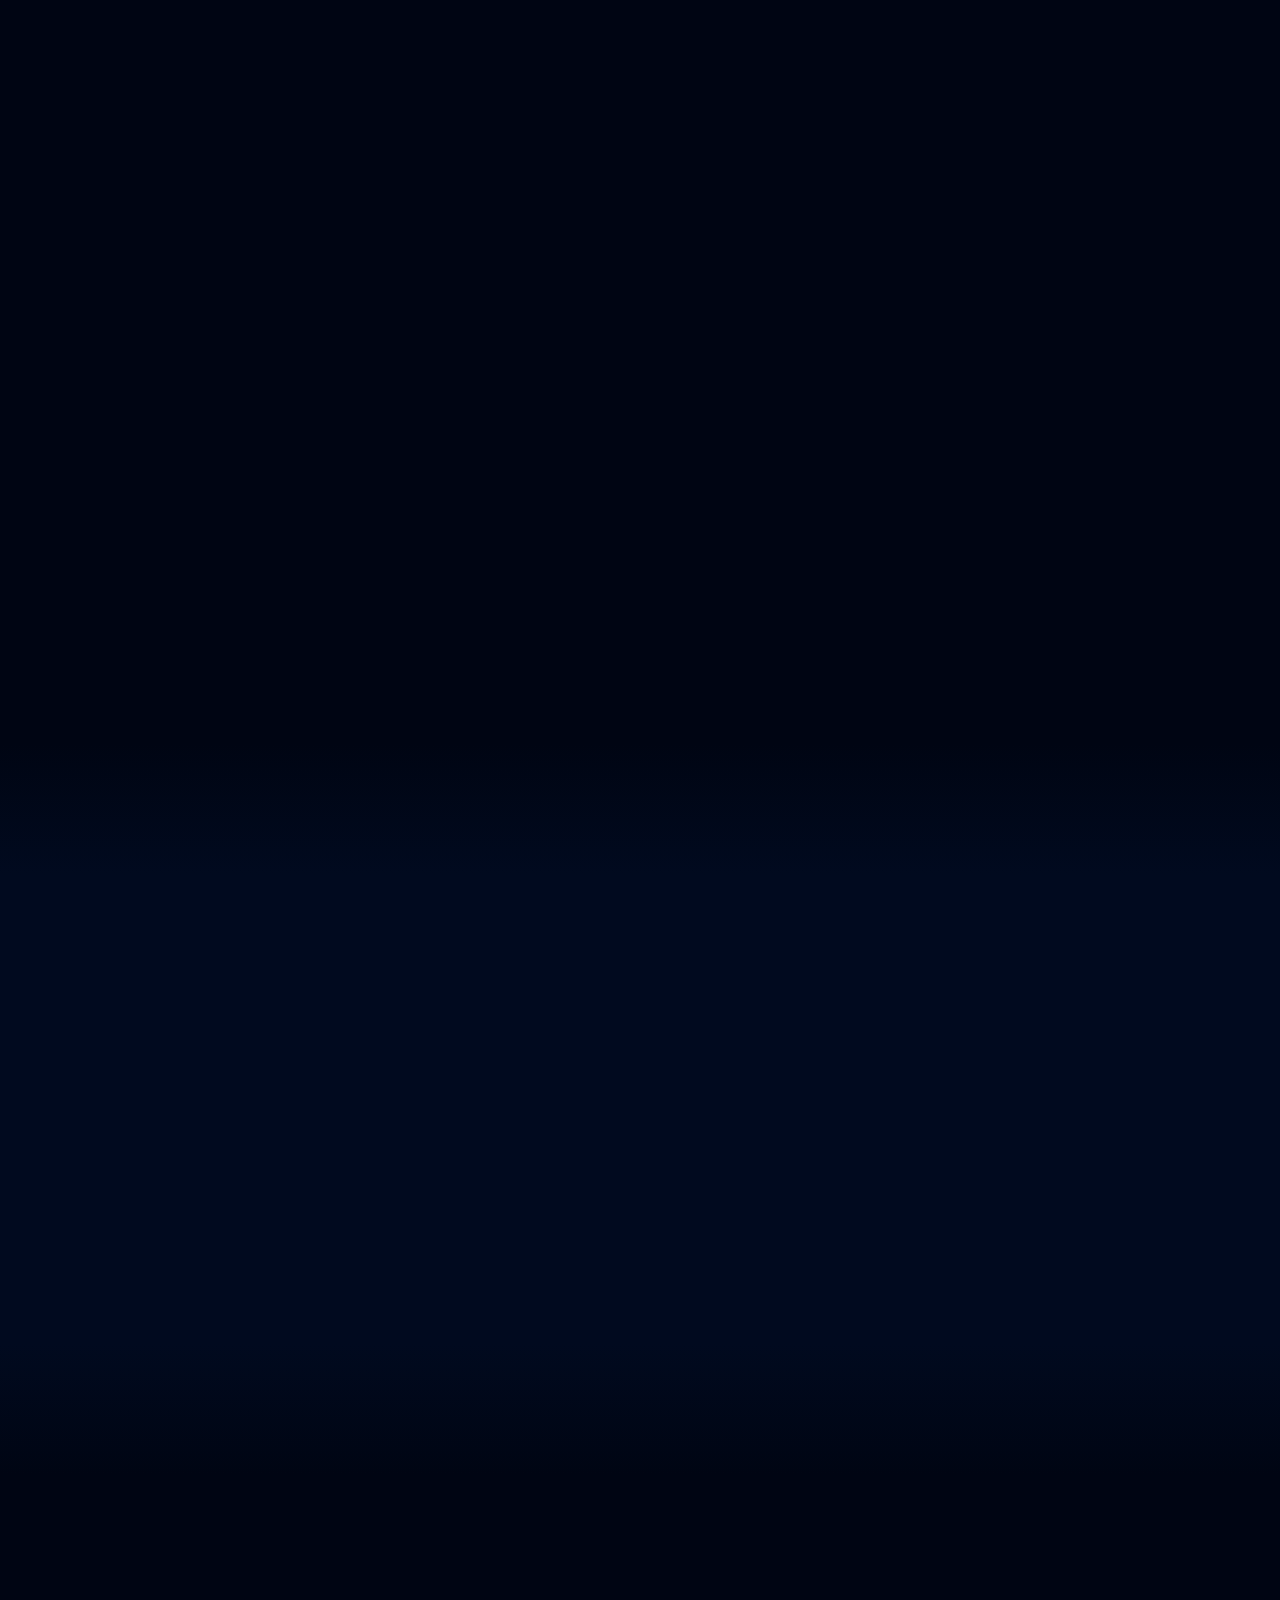
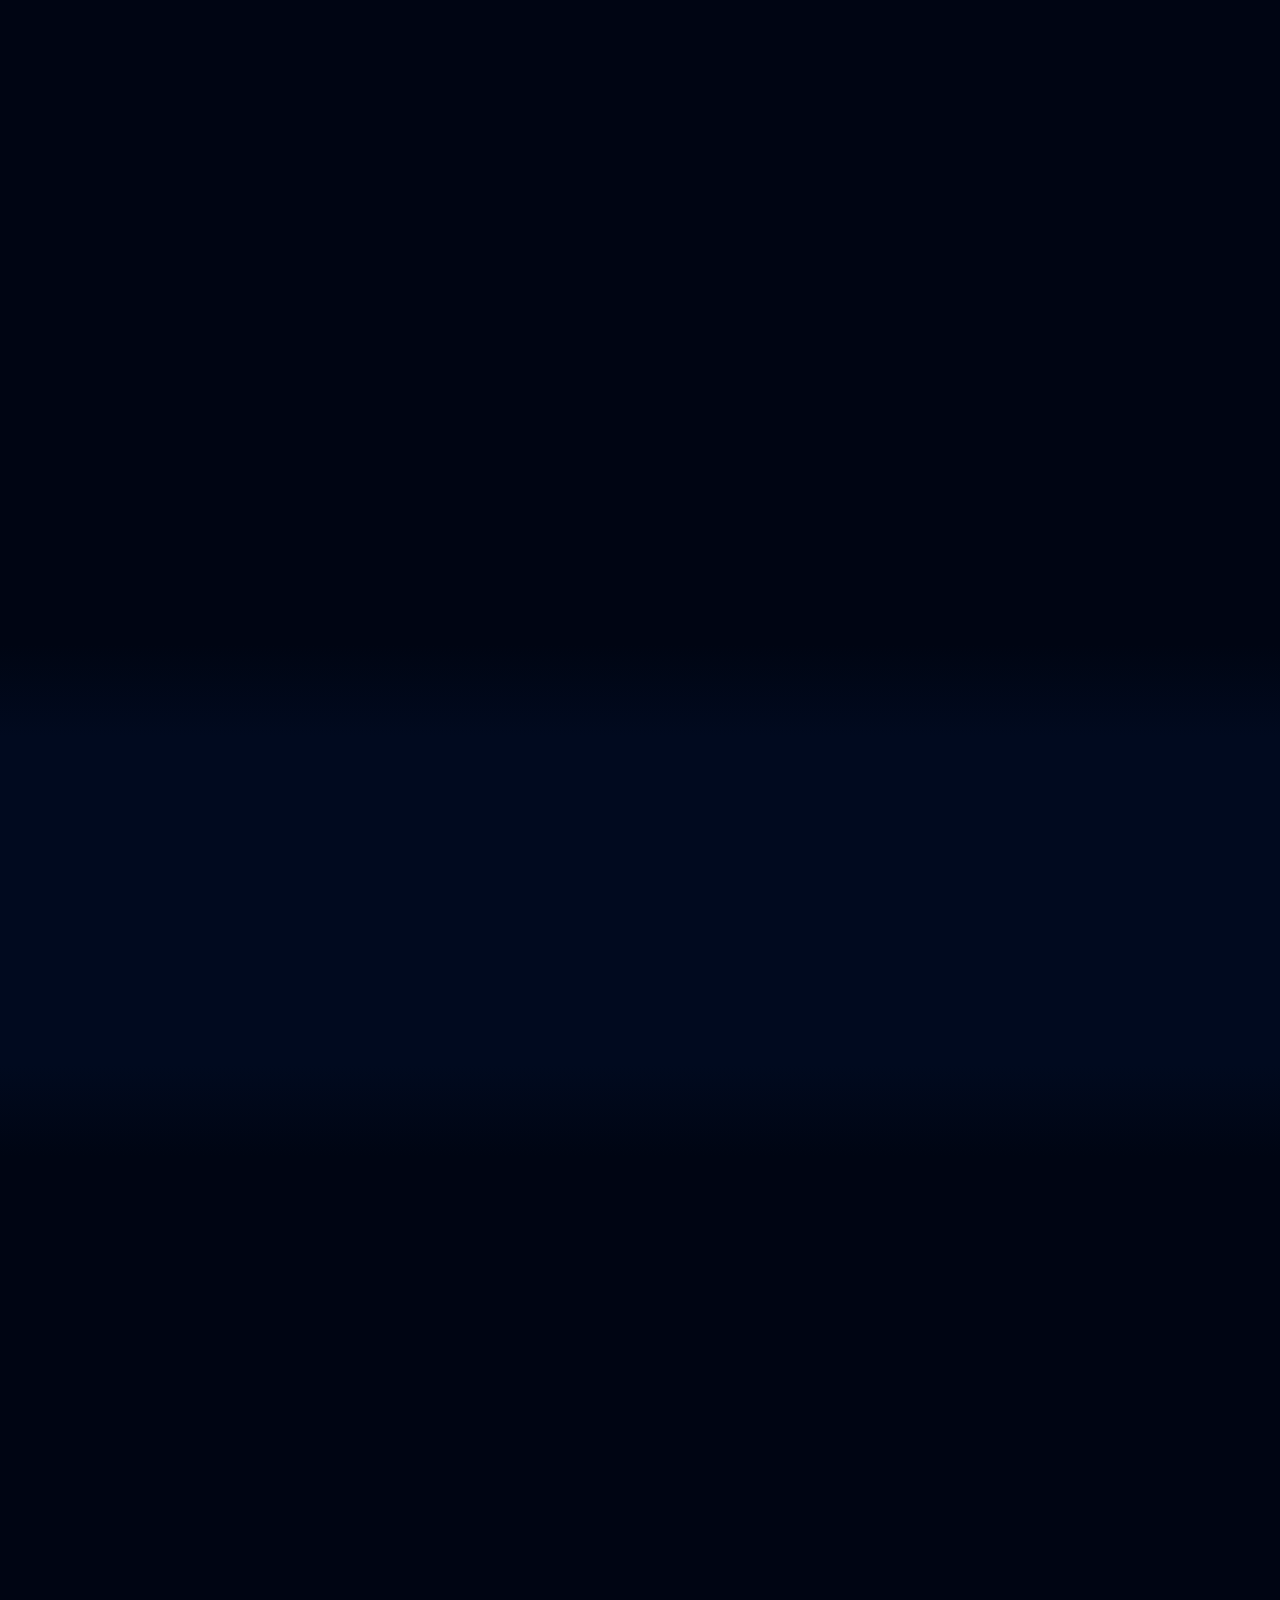
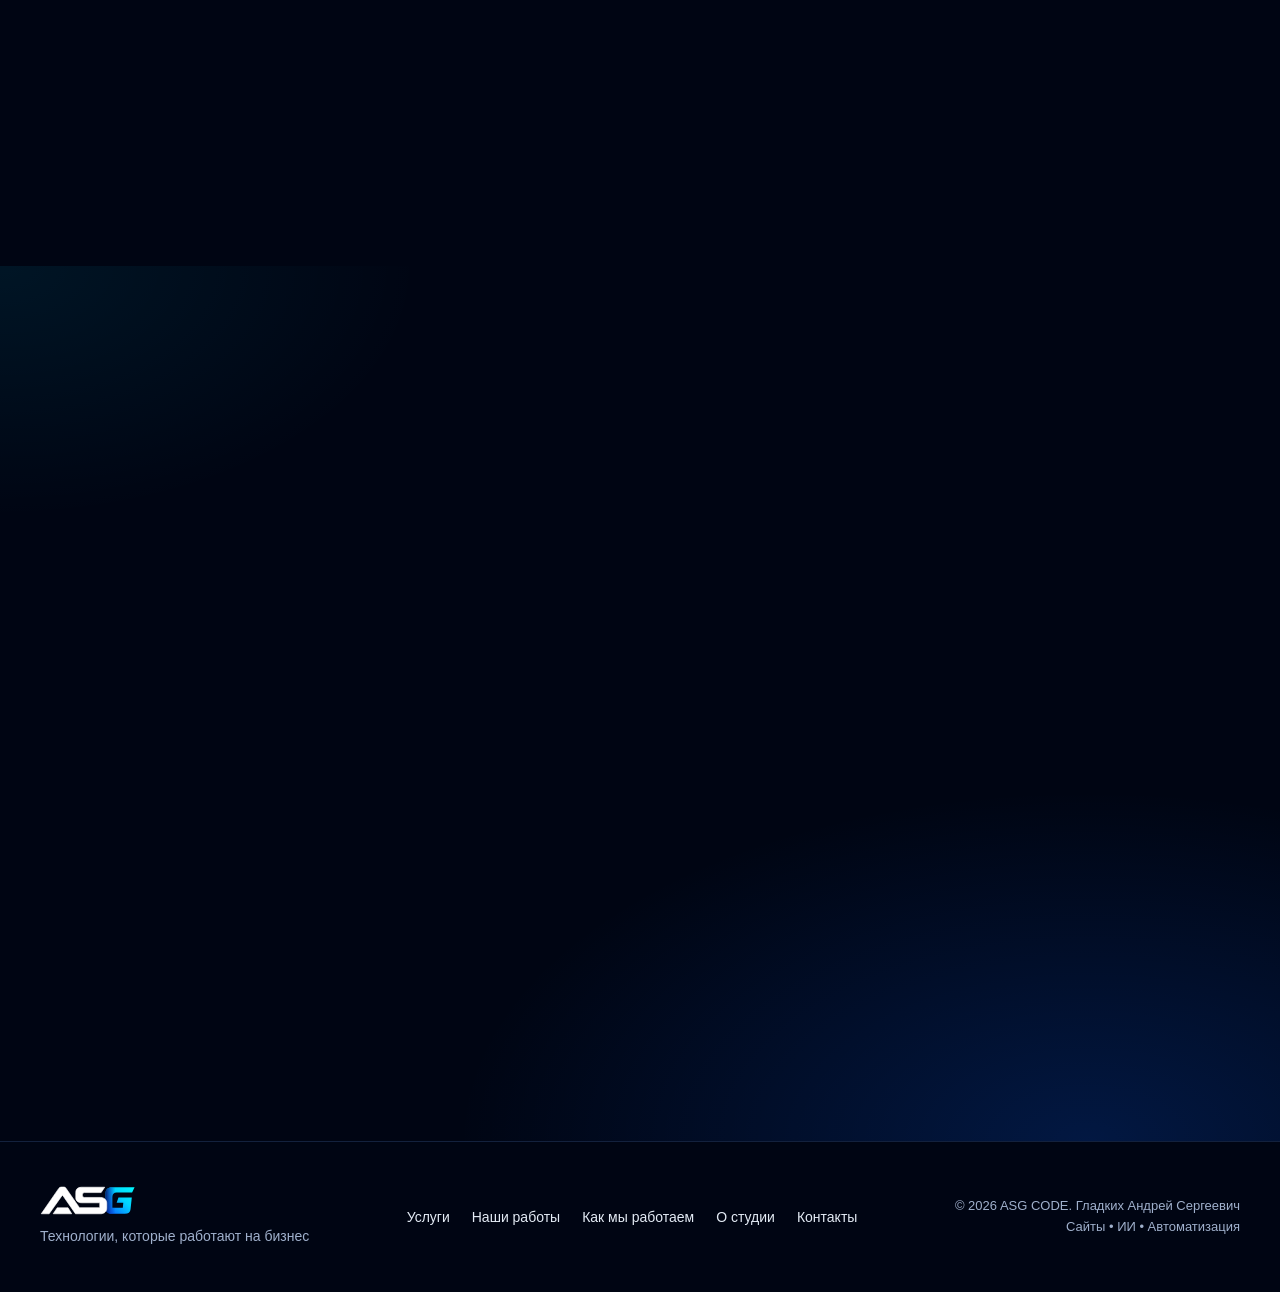
==== commit f9060496: "V2: вернуть плоский ноутбук вместо 3D-версии Сцена «заявка пришла» с курсором, уведомлением и ответо" ====
--- a/v2.html
+++ b/v2.html
@@ -123,14 +123,7 @@
             </div>
             <span class="laptop__cam"></span>
           </div>
-          <div class="laptop__hinge"></div>
-          <div class="laptop__deck-wrap">
-            <div class="laptop__deck">
-              <div class="laptop__kbd"></div>
-              <div class="laptop__pad"></div>
-              <div class="laptop__front"></div>
-            </div>
-          </div>
+          <div class="laptop__base"><span class="laptop__notch"></span></div>
         </div>
 
         <div class="aireply">
--- a/css/hero-laptop.css
+++ b/css/hero-laptop.css
@@ -4,114 +4,52 @@
 
 .v2 .hero__visual--laptop { padding: 8px 0 72px; overflow: visible; }
 
-/* ---------- Ноутбук ----------
-   Крышка с тонкой рамкой стоит прямо, нижняя часть (клавиатура и тачпад) уходит к зрителю
-   в настоящей 3D-перспективе: камера чуть выше ноутбука, как на предметной съёмке. */
-.laptop { position: relative; container-type: inline-size; padding-bottom: 2cqw; }
-
-/* Отражение и свет на «столе» */
-.laptop::after {
-  content: ''; position: absolute; left: 4%; right: 4%; bottom: -3cqw; height: 12cqw;
-  background:
-    radial-gradient(50% 45% at 50% 40%, rgba(0, 212, 255, .32), rgba(10, 99, 255, .12) 55%, transparent 75%);
-  filter: blur(16px); z-index: -1; pointer-events: none;
+/* ---------- Ноутбук ---------- */
+.laptop { position: relative; container-type: inline-size; }
+.laptop::after { /* свет под ноутбуком */
+  content: ''; position: absolute; left: 12%; right: 12%; bottom: -5cqw; height: 9cqw;
+  background: radial-gradient(50% 50% at 50% 50%, rgba(0, 212, 255, .35), rgba(10, 99, 255, .12) 55%, transparent 75%);
+  filter: blur(14px); z-index: -1; pointer-events: none;
 }
 
 .laptop__lid {
-  position: relative; width: 78%; margin: 0 auto;
-  padding: 1.1cqw 1cqw 1.6cqw;
-  border-radius: 1.9cqw 1.9cqw .5cqw .5cqw;
-  background: #04060B;
+  position: relative; width: 86%; margin: 0 auto;
+  padding: 1.5cqw 1.5cqw 1.9cqw;
+  border-radius: 2.6cqw 2.6cqw .8cqw .8cqw;
+  background: linear-gradient(180deg, #1C2538 0%, #0D1322 60%, #0A0F1B 100%);
   box-shadow:
-    0 0 0 .22cqw #2E374A,
-    0 0 0 .3cqw rgba(255, 255, 255, .08),
-    inset 0 0 0 1px rgba(255, 255, 255, .05),
-    0 6cqw 10cqw -6cqw rgba(10, 99, 255, .6);
+    inset 0 0 0 1px rgba(255, 255, 255, .07),
+    inset 0 1px 0 rgba(255, 255, 255, .22),
+    0 4cqw 9cqw -4cqw rgba(10, 99, 255, .55),
+    0 2cqw 4cqw -2cqw rgba(0, 0, 0, .7);
 }
 .laptop__cam {
-  position: absolute; top: .38cqw; left: 50%; width: .42cqw; height: .42cqw; margin-left: -.21cqw;
-  border-radius: 50%; background: #121A2A; box-shadow: inset 0 0 0 1px rgba(0, 229, 250, .2);
+  position: absolute; top: .55cqw; left: 50%; width: .5cqw; height: .5cqw; margin-left: -.25cqw;
+  border-radius: 50%; background: #1E2A40; box-shadow: inset 0 0 0 1px rgba(0, 229, 250, .18);
 }
 .laptop__screen {
   position: relative; aspect-ratio: 16 / 10; overflow: hidden;
-  border-radius: .5cqw;
+  border-radius: 1.2cqw;
   container-type: inline-size;
   background:
-    radial-gradient(70% 60% at 85% 0%, rgba(10, 99, 255, .3), transparent 60%),
+    radial-gradient(70% 60% at 85% 0%, rgba(10, 99, 255, .28), transparent 60%),
     linear-gradient(180deg, #04102A 0%, #020818 100%);
+  box-shadow: inset 0 0 0 1px rgba(0, 0, 0, .6);
 }
 .laptop__glare {
   position: absolute; inset: 0; pointer-events: none;
-  background: linear-gradient(120deg, rgba(255, 255, 255, .09) 0%, rgba(255, 255, 255, .025) 36%, transparent 36.2%);
+  background: linear-gradient(118deg, rgba(255, 255, 255, .075) 0%, rgba(255, 255, 255, .02) 34%, transparent 34.2%);
 }
-
-/* Петля */
-.laptop__hinge {
-  position: relative; z-index: 2; width: 74%; height: .7cqw; margin: 0 auto;
-  border-radius: 0 0 .4cqw .4cqw;
-  background: linear-gradient(180deg, #0A0E17 0%, #1B2232 100%);
+.laptop__base {
+  position: relative; height: 2.1cqw;
+  border-radius: .3cqw .3cqw 2.2cqw 2.2cqw / .3cqw .3cqw 1.6cqw 1.6cqw;
+  background: linear-gradient(180deg, #3A4560 0%, #1A2233 28%, #0C121F 100%);
+  box-shadow: inset 0 1px 0 rgba(255, 255, 255, .28), 0 1.6cqw 3cqw -1.2cqw rgba(0, 0, 0, .9);
 }
-
-/* Нижняя часть в перспективе */
-.laptop__deck-wrap {
-  position: relative; height: 22cqw; margin-top: -.2cqw;
-  perspective: 300cqw; perspective-origin: 50% -20cqw;
-}
-.laptop__deck {
-  position: relative; width: 78%; height: 46cqw; margin: 0 auto;
-  transform-origin: 50% 0; transform: rotateX(66deg);
-  transform-style: preserve-3d;
-  border-radius: .4cqw .4cqw 1.6cqw 1.6cqw;
-  background:
-    linear-gradient(180deg, rgba(255, 255, 255, .06) 0%, transparent 18%),
-    linear-gradient(180deg, #2C3547 0%, #222A3B 55%, #1A2030 100%);
-  box-shadow: inset 0 0 0 1px rgba(255, 255, 255, .07);
-}
-/* Клавиатура: тёмные клавиши над голубой подсветкой */
-.laptop__kbd {
-  position: absolute; top: 6%; left: 7%; right: 7%; height: 47%;
-  border-radius: .8cqw;
-  background: radial-gradient(80% 90% at 50% 60%, rgba(0, 229, 250, .32), rgba(10, 99, 255, .16) 60%, rgba(4, 8, 16, .9) 100%);
-  box-shadow: inset 0 0 0 1px rgba(0, 0, 0, .6);
-}
-.laptop__kbd::before { /* клавиши: пересечение рядов и колонок */
-  content: ''; position: absolute; inset: .7cqw;
-  background: linear-gradient(180deg, #1A2131, #0E131D);
-  -webkit-mask:
-    repeating-linear-gradient(90deg, #000 0 6.6%, transparent 6.6% 7.1428%),
-    repeating-linear-gradient(180deg, #000 0 14.6%, transparent 14.6% 16.6667%);
-  -webkit-mask-composite: source-in;
-  mask:
-    repeating-linear-gradient(90deg, #000 0 6.6%, transparent 6.6% 7.1428%),
-    repeating-linear-gradient(180deg, #000 0 14.6%, transparent 14.6% 16.6667%);
-  mask-composite: intersect;
-}
-.laptop__kbd::after { /* пробел */
-  content: ''; position: absolute; left: 31%; width: 38%; bottom: .7cqw; height: calc((100% - 1.4cqw) * .146);
-  background: linear-gradient(180deg, #1A2131, #0E131D);
-}
-/* Тачпад - реагирует на «клик» в сценарии */
-.laptop__pad {
-  position: absolute; left: 50%; bottom: 7%; width: 40%; height: 34%;
-  transform: translateX(-50%); border-radius: 1.2cqw;
-  background: linear-gradient(180deg, #2C3549 0%, #1F2738 100%);
-  box-shadow: inset 0 0 0 1px rgba(255, 255, 255, .09);
-  transition: box-shadow .35s ease, background .35s ease;
-}
-.laptop__pad.is-click {
-  background: linear-gradient(180deg, #2F3F5A 0%, #213049 100%);
-  box-shadow: inset 0 0 0 1px rgba(0, 229, 250, .7), 0 0 3cqw rgba(0, 229, 250, .5);
-}
-/* Передний торец: стоит вертикально к зрителю */
-.laptop__front {
-  position: absolute; left: 0; right: 0; top: 100%; height: 3.4cqw;
-  transform-origin: 50% 0; transform: rotateX(-66deg);
-  border-radius: 0 0 1.6cqw 1.6cqw;
-  background: linear-gradient(180deg, #6A7895 0%, #34405A 22%, #1A2131 70%, #0E131D 100%);
-}
-.laptop__front::after { /* выемка под палец */
-  content: ''; position: absolute; top: 0; left: 50%; width: 16%; height: 40%; transform: translateX(-50%);
-  border-radius: 0 0 1cqw 1cqw; background: linear-gradient(180deg, #121826, #232C3E);
+.laptop__notch {
+  position: absolute; top: 0; left: 50%; width: 14%; height: .75cqw; transform: translateX(-50%);
+  border-radius: 0 0 .9cqw .9cqw; background: #0B111D;
+  box-shadow: inset 0 -1px 0 rgba(255, 255, 255, .06);
 }
 
 /* ---------- Сайт клиента на экране ---------- */
